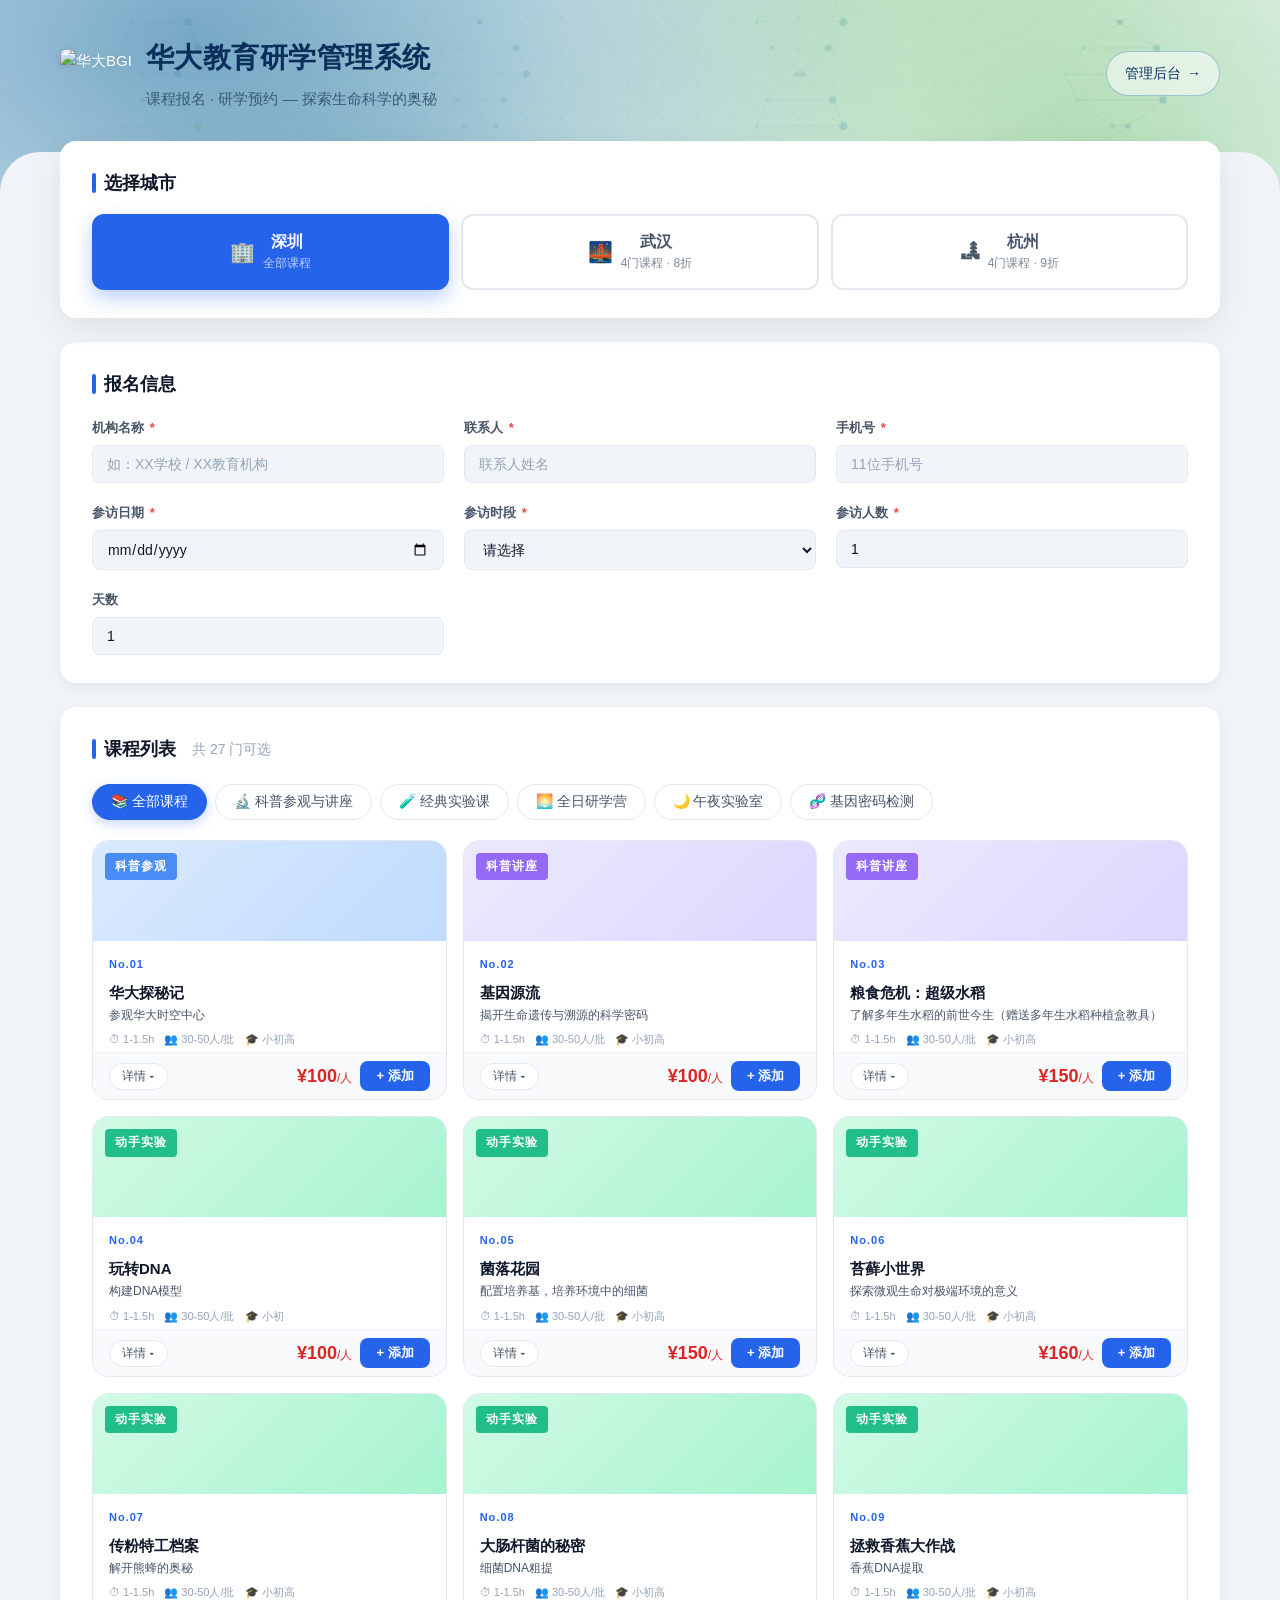
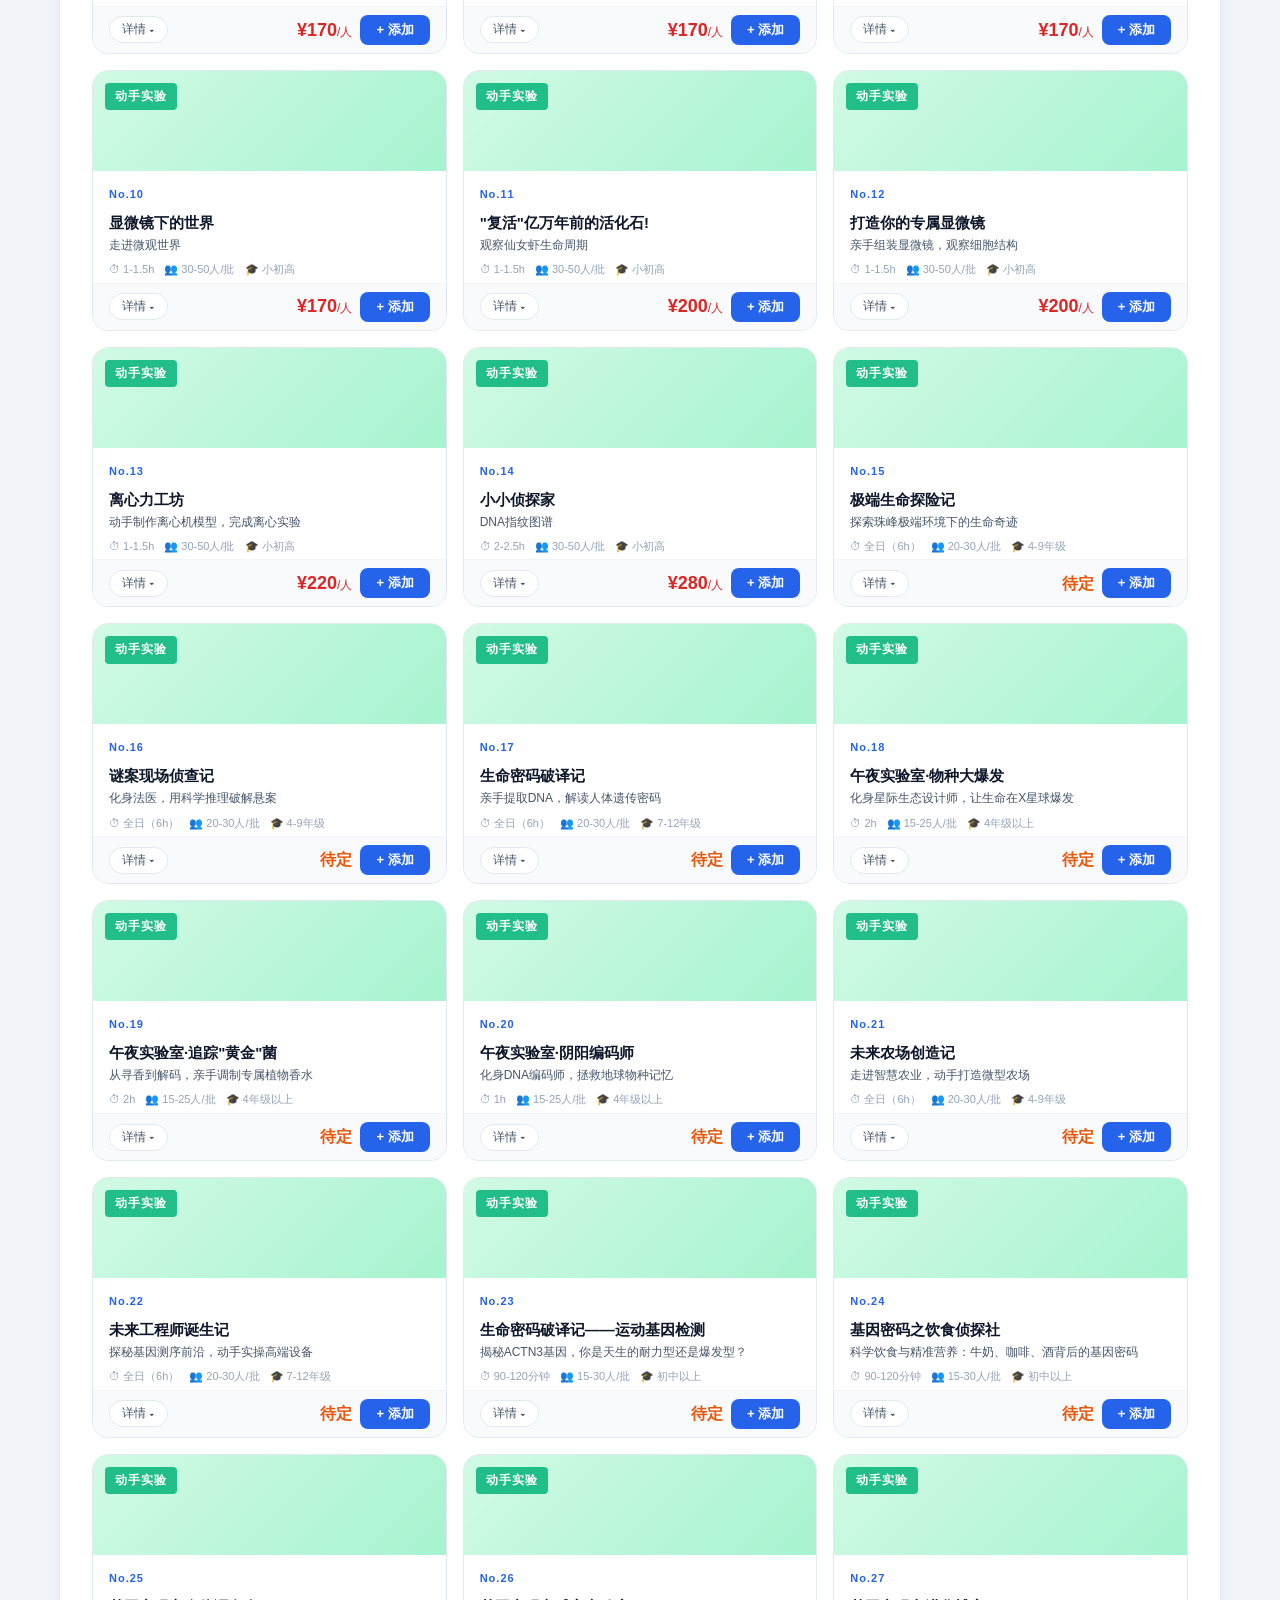
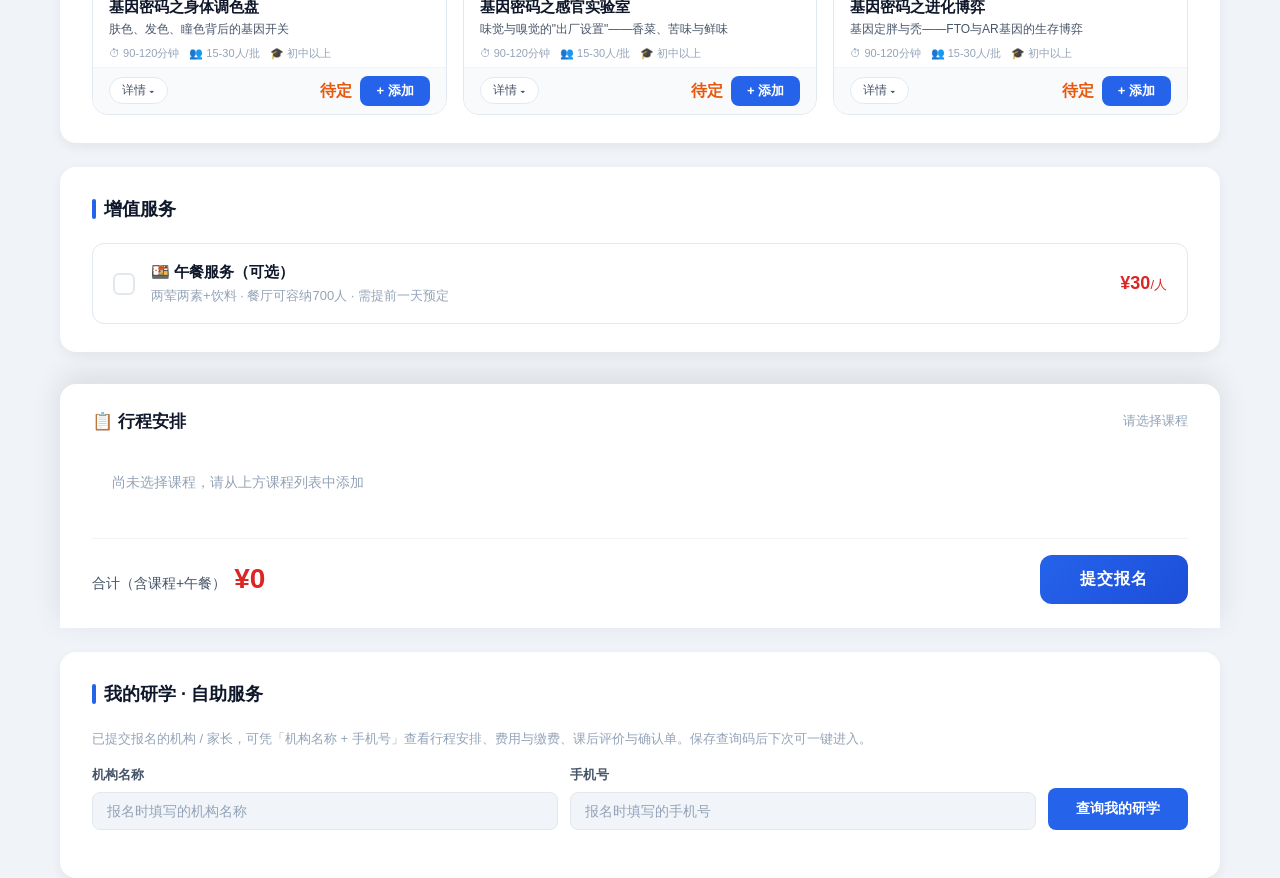
==== index.html @ 99b179e8 "init: 华大教育研学管理系统 前端静态站" ====
<!DOCTYPE html>
<html lang="zh-CN">
<head>
  <meta charset="UTF-8">
  <meta name="viewport" content="width=device-width, initial-scale=1.0">
  <title>华大教育研学管理系统</title>
  <!-- 安全响应头：降低 XSS / 点击劫持 / 数据外泄风险 -->
  <meta http-equiv="Content-Security-Policy" content="default-src 'self'; script-src 'self' 'unsafe-inline' https://cdn.jsdelivr.net; style-src 'self' 'unsafe-inline'; img-src 'self' data: https://*.supabase.co https://*.supabase.in; font-src 'self' data:; connect-src 'self' https://bqyibvetyoooyogjtqeu.supabase.co; frame-ancestors 'none'; base-uri 'self'; form-action 'self'">
  <meta http-equiv="X-Content-Type-Options" content="nosniff">
  <meta http-equiv="Referrer-Policy" content="no-referrer">
  <meta http-equiv="X-Frame-Options" content="DENY">
  <meta http-equiv="Permissions-Policy" content="geolocation=(), microphone=(), camera=()">
  <link rel="stylesheet" href="css/style.css">
  <link rel="icon" type="image/png" href="images/logo-huada.png">
</head>
<body>

  <!-- 自助服务路由：提前判定，避免首页内容在覆盖层弹出前闪现 -->
  <script>
    (function () {
      try {
        var p = new URLSearchParams(location.search);
        if ((p.get('org') && p.get('phone')) && (location.hash === '#self' || p.has('self'))) {
          document.documentElement.classList.add('self-route');
        }
      } catch (e) {}
    })();
  </script>

  <!-- ========== 未配置提示 ========== -->
  <div id="configBanner" style="display:none;background:#FEF3C7;border-bottom:2px solid #F59E0B;padding:10px 20px;text-align:center;font-size:14px;color:#92400E;">
    ⚠️ 系统尚未连接云端数据库，报名数据无法保存。请联系管理员配置 Supabase（参考 supabase-setup.sql 和 js/supabase-config.js）
  </div>

  <!-- ========== 头部 ========== -->
  <header class="site-header">
    <div class="bg-base"></div>
    <div class="bg-glow header-glow">
      <span class="glow-1"></span><span class="glow-2"></span>
    </div>
    <div class="bg-grid"></div>
    <canvas id="dna" class="hero-dna"></canvas>
    <div class="container header-inner">
      <div class="header-brand">
        <img class="logo-img" src="images/logo-huada.png" alt="华大BGI" onerror="if(window.HD_ASSETS&&window.HD_ASSETS.logo)this.src=window.HD_ASSETS.logo">
        <div class="header-title">
          <h1>华大教育研学管理系统</h1>
          <p>课程报名 · 研学预约 — 探索生命科学的奥秘</p>
        </div>
      </div>
      <a href="admin.html" class="btn-admin-link">
        <span>管理后台</span>
        <span>&rarr;</span>
      </a>
    </div>
  </header>

  <!-- ========== 城市选择 ========== -->
  <div class="container">
    <div class="city-selector">
      <h2>选择城市</h2>
      <div class="city-tabs" id="cityTabs">
        <!-- 由 JS 渲染 -->
      </div>
    </div>
  </div>

  <!-- ========== 报名信息 ========== -->
  <div class="container">
    <div class="section-card">
      <h2>报名信息</h2>
      <div class="form-grid">
        <div class="form-group">
          <label>机构名称 <span class="required">*</span></label>
          <input type="text" class="form-control" id="orgInput" placeholder="如：XX学校 / XX教育机构">
        </div>
        <div class="form-group">
          <label>联系人 <span class="required">*</span></label>
          <input type="text" class="form-control" id="nameInput" placeholder="联系人姓名">
        </div>
        <div class="form-group">
          <label>手机号 <span class="required">*</span></label>
          <input type="tel" class="form-control" id="phoneInput" placeholder="11位手机号" maxlength="11">
        </div>
        <div class="form-group">
          <label>参访日期 <span class="required">*</span></label>
          <input type="date" class="form-control" id="dateInput">
        </div>
        <div class="form-group">
          <label>参访时段 <span class="required">*</span></label>
          <select class="form-control" id="timeSlotInput">
            <option value="">请选择</option>
            <option value="上午">上午（09:00 - 12:00）</option>
            <option value="下午">下午（13:30 - 18:00）</option>
          </select>
        </div>
        <div class="form-group">
          <label>参访人数 <span class="required">*</span></label>
          <input type="number" class="form-control" id="peopleInput" placeholder="如：45" min="1" value="1">
        </div>
        <div class="form-group">
          <label>天数</label>
          <input type="number" class="form-control" id="daysInput" placeholder="如：1" min="1" value="1">
        </div>
        <!-- 蜜罐字段：正常用户看不到也不会填，机器人自动填充后将被拦截 -->
        <div class="form-group hp-field" aria-hidden="true">
          <label>公司（请勿填写）</label>
          <input type="text" class="form-control" id="hpField" tabindex="-1" autocomplete="off">
        </div>
      </div>
    </div>
  </div>

  <!-- ========== 课程列表 ========== -->
  <div class="container">
    <div class="section-card">
      <h2>课程列表 <span style="font-size:14px;font-weight:400;color:var(--text-muted);margin-left:8px;" id="courseCountHint"></span></h2>
      <div class="series-filter" id="seriesFilter">
        <!-- 由 JS 渲染大类标签 -->
      </div>
      <div class="course-grid" id="courseGrid">
        <!-- 由 JS 渲染 -->
      </div>
    </div>
  </div>

  <!-- ========== 午餐服务 ========== -->
  <div class="container">
    <div class="section-card">
      <h2>增值服务</h2>
      <div class="lunch-option" id="lunchOption" onclick="App.toggleLunch()">
        <div class="lunch-checkbox"></div>
        <div class="lunch-info">
          <div class="lunch-name">🍱 午餐服务（可选）</div>
          <div class="lunch-desc">两荤两素+饮料 · 餐厅可容纳700人 · 需提前一天预定</div>
        </div>
        <div class="lunch-price">¥30<span style="font-size:13px;font-weight:400;">/人</span></div>
      </div>
    </div>
  </div>

  <!-- ========== 行程安排 ========== -->
  <div class="container">
    <div class="schedule-panel" id="schedulePanel">
      <div class="schedule-header">
        <h3>📋 行程安排</h3>
        <span style="font-size:13px;color:var(--text-muted);" id="scheduleHint">请选择课程</span>
      </div>
      <div class="schedule-items" id="scheduleItems">
        <div class="schedule-empty">尚未选择课程，请从上方课程列表中添加</div>
      </div>
      <div class="schedule-summary">
        <div class="total-price">
          合计（含课程+午餐）<span class="amount" id="totalAmount">¥0</span>
        </div>
        <button class="btn-submit" id="submitBtn" onclick="App.submit()">提交报名</button>
      </div>
    </div>
  </div>

  <!-- ========== 我的研学 · 自助服务 ========== -->
  <div class="container">
    <div class="section-card status-query-section">
      <h2>我的研学 · 自助服务</h2>
      <p style="font-size:13px;color:var(--text-muted);margin-bottom:16px;">已提交报名的机构 / 家长，可凭「机构名称 + 手机号」查看行程安排、费用与缴费、课后评价与确认单。保存查询码后下次可一键进入。</p>
      <!-- 查询码快捷入口（登录态记忆，由 JS 渲染） -->
      <div id="myPortalShortcut"></div>
      <div class="query-row">
        <div class="form-group">
          <label>机构名称</label>
          <input type="text" class="form-control" id="qOrg" placeholder="报名时填写的机构名称">
        </div>
        <div class="form-group">
          <label>手机号</label>
          <input type="tel" class="form-control" id="qPhone" placeholder="报名时填写的手机号" maxlength="11">
        </div>
        <button class="btn-query" onclick="App.queryStatus()">查询我的研学</button>
      </div>
      <div class="query-result" id="queryResult"></div>
    </div>
  </div>

  <!-- ========== 我的研学 · 自助服务（全屏视图） ========== -->
  <div id="selfView" class="self-view">
    <div class="self-topbar">
      <div class="self-brand">🧬 我的研学 · 自助服务</div>
      <button class="self-back" onclick="App.closeSelfView()">← 返回首页</button>
    </div>
    <div class="self-body" id="selfViewBody">
      <div class="self-loading">加载中…</div>
    </div>
  </div>

  <!-- ========== 模态框 ========== -->
  <div class="modal-overlay" id="modalOverlay">
    <div class="modal" id="modalBox">
      <!-- 由 JS 填充 -->
    </div>
  </div>

  <!-- ========== Toast ========== -->
  <div class="toast" id="toast"></div>

  <!-- ========== 脚本 ========== -->
  <script src="https://cdn.jsdelivr.net/npm/@supabase/supabase-js@2"></script>
  <script src="js/supabase-config.js"></script>
  <script>
    // 检查 Supabase 是否配置
    if (!isSupabaseConfigured()) {
      document.getElementById('configBanner').style.display = 'block';
    }
  </script>
  <script src="js/img/chunk1.js"></script>
  <script src="js/img/chunk2.js"></script>
  <script src="js/img/asset1.js"></script>
  <script src="js/courses.js"></script>
  <script src="js/common.js"></script>
  <script src="js/storage.js"></script>
  <script src="js/bg-dna.js"></script>
  <script src="js/lib/docx.umd.js"></script>
  <script src="js/lib/FileSaver.min.js"></script>
  <script src="js/export-confirm.js"></script>
  <script src="js/app.js"></script>
</body>
</html>
---- css/style.css ----
/* ============================================================
   华大教育 · 生命科普课程 B端选课系统
   全局样式表
   ============================================================ */

/* ---------- 设计变量 ---------- */
:root {
  --primary: #2563EB;
  --primary-dark: #1D4ED8;
  --primary-light: #DBEAFE;
  --teal: #06B6D4;
  --teal-light: #CFFAFE;
  --green: #10B981;
  --green-light: #D1FAE5;
  --purple: #8B5CF6;
  --purple-light: #EDE9FE;
  --orange: #F59E0B;
  --red: #EF4444;
  --red-light: #FEE2E2;

  --bg: #F0F4F8;
  --bg-card: #FFFFFF;
  --bg-hover: #F8FAFC;
  --bg-input: #F1F5F9;

  --text: #0F172A;
  --text-secondary: #475569;
  --text-muted: #94A3B8;
  --text-inverse: #FFFFFF;

  --border: #E2E8F0;
  --border-light: #F1F5F9;

  --radius-sm: 8px;
  --radius-md: 12px;
  --radius-lg: 16px;
  --radius-xl: 20px;

  --shadow-sm: 0 1px 2px rgba(0,0,0,0.04);
  --shadow-md: 0 4px 12px rgba(0,0,0,0.06);
  --shadow-lg: 0 10px 30px rgba(0,0,0,0.08);
  --shadow-xl: 0 20px 50px rgba(0,0,0,0.12);

  --transition: 0.25s cubic-bezier(0.4, 0, 0.2, 1);
}

/* ---------- 基础重置 ---------- */
*, *::before, *::after { box-sizing: border-box; margin: 0; padding: 0; }

html { scroll-behavior: smooth; -webkit-font-smoothing: antialiased; }

body {
  font-family: -apple-system, BlinkMacSystemFont, "Segoe UI", "PingFang SC", "Hiragino Sans GB", "Microsoft YaHei", "Helvetica Neue", Helvetica, Arial, sans-serif;
  background: var(--bg);
  color: var(--text);
  line-height: 1.6;
  font-size: 15px;
}

a { color: inherit; text-decoration: none; }
img { max-width: 100%; display: block; }
button { font-family: inherit; cursor: pointer; border: none; background: none; }
input, select, textarea { font-family: inherit; font-size: inherit; }

/* ---------- 布局容器 ---------- */
.container {
  max-width: 1200px;
  margin: 0 auto;
  padding: 0 20px;
}

/* ============================================================
   主页 - 头部
   ============================================================ */
.site-header {
  background: linear-gradient(135deg, #1E3A5F 0%, #0F766E 50%, #2563EB 100%);
  color: #fff;
  padding: 36px 0 80px;
  position: relative;
  overflow: hidden;
}

.site-header::after {
  content: '';
  position: absolute;
  bottom: -1px;
  left: 0; right: 0;
  height: 40px;
  background: var(--bg);
  border-radius: 40px 40px 0 0;
}

.header-inner {
  display: flex;
  align-items: center;
  justify-content: space-between;
  gap: 20px;
}

.header-title h1 {
  font-size: 28px;
  font-weight: 700;
  letter-spacing: 0.5px;
}

.header-title p {
  font-size: 15px;
  opacity: 0.8;
  margin-top: 6px;
}

.btn-admin-link {
  display: inline-flex;
  align-items: center;
  gap: 6px;
  padding: 10px 20px;
  background: rgba(255,255,255,0.15);
  border: 1px solid rgba(255,255,255,0.3);
  border-radius: var(--radius-sm);
  color: #fff;
  font-size: 14px;
  font-weight: 500;
  transition: var(--transition);
  white-space: nowrap;
}

.btn-admin-link:hover {
  background: rgba(255,255,255,0.25);
  transform: translateY(-1px);
}

/* ============================================================
   城市选择器
   ============================================================ */
.city-selector {
  background: var(--bg-card);
  border-radius: var(--radius-lg);
  box-shadow: var(--shadow-lg);
  padding: 28px 32px;
  margin-top: -50px;
  position: relative;
  z-index: 10;
}

.city-selector h2 {
  font-size: 18px;
  font-weight: 600;
  color: var(--text);
  margin-bottom: 16px;
  display: flex;
  align-items: center;
  gap: 8px;
}

.city-selector h2::before {
  content: '';
  width: 4px;
  height: 20px;
  background: var(--primary);
  border-radius: 2px;
}

.city-tabs {
  display: flex;
  gap: 12px;
  flex-wrap: wrap;
}

.city-tab {
  flex: 1;
  min-width: 140px;
  padding: 16px 24px;
  border: 2px solid var(--border);
  border-radius: var(--radius-md);
  background: var(--bg-card);
  color: var(--text-secondary);
  font-size: 16px;
  font-weight: 600;
  transition: var(--transition);
  display: flex;
  align-items: center;
  justify-content: center;
  gap: 8px;
  position: relative;
  overflow: hidden;
}

.city-tab:hover {
  border-color: var(--primary);
  color: var(--primary);
  transform: translateY(-2px);
  box-shadow: var(--shadow-md);
}

.city-tab.active {
  background: var(--primary);
  border-color: var(--primary);
  color: #fff;
  box-shadow: 0 8px 20px rgba(37, 99, 235, 0.3);
}

.city-tab .city-icon {
  font-size: 20px;
}

.city-tab .city-hint {
  display: block;
  font-size: 12px;
  font-weight: 400;
  opacity: 0.7;
  margin-top: 2px;
}

/* ============================================================
   报名信息表单
   ============================================================ */
.section-card {
  background: var(--bg-card);
  border-radius: var(--radius-lg);
  box-shadow: var(--shadow-md);
  padding: 28px 32px;
  margin-top: 24px;
}

.section-card > h2 {
  font-size: 18px;
  font-weight: 600;
  color: var(--text);
  margin-bottom: 20px;
  display: flex;
  align-items: center;
  gap: 8px;
}

.section-card > h2::before {
  content: '';
  width: 4px;
  height: 20px;
  background: var(--primary);
  border-radius: 2px;
}

.form-grid {
  display: grid;
  grid-template-columns: repeat(3, 1fr);
  gap: 20px;
}

.form-group {
  display: flex;
  flex-direction: column;
  gap: 6px;
}

/* 蜜罐字段：视觉隐藏但仍可被自动化脚本填充，用于拦截机器人刷单 */
.hp-field {
  position: absolute;
  left: -9999px;
  width: 1px;
  height: 1px;
  overflow: hidden;
  opacity: 0;
  pointer-events: none;
}

.form-group label {
  font-size: 13px;
  font-weight: 600;
  color: var(--text-secondary);
}

.form-group label .required {
  color: var(--red);
  margin-left: 2px;
}

.form-control {
  padding: 10px 14px;
  border: 1.5px solid var(--border);
  border-radius: var(--radius-sm);
  background: var(--bg-input);
  color: var(--text);
  font-size: 14px;
  transition: var(--transition);
  outline: none;
  width: 100%;
}

.form-control:focus {
  border-color: var(--primary);
  background: #fff;
  box-shadow: 0 0 0 3px rgba(37, 99, 235, 0.1);
}

.form-control::placeholder {
  color: var(--text-muted);
}

/* ============================================================
   大类筛选标签
   ============================================================ */
.series-filter {
  display: flex;
  gap: 8px;
  flex-wrap: wrap;
  margin-bottom: 20px;
}

.series-chip {
  padding: 8px 18px;
  border: 1.5px solid var(--border);
  border-radius: 100px;
  background: var(--bg-card);
  color: var(--text-secondary);
  font-size: 14px;
  font-weight: 500;
  cursor: pointer;
  transition: var(--transition);
  white-space: nowrap;
  display: inline-flex;
  align-items: center;
  gap: 4px;
}

.series-chip:hover {
  border-color: var(--primary);
  color: var(--primary);
  transform: translateY(-1px);
}

.series-chip.active {
  background: var(--primary);
  border-color: var(--primary);
  color: #fff;
  box-shadow: 0 4px 12px rgba(37, 99, 235, 0.25);
}

/* ============================================================
   课程卡片
   ============================================================ */
.course-grid {
  display: grid;
  grid-template-columns: repeat(auto-fill, minmax(280px, 1fr));
  gap: 16px;
}

.course-card {
  background: var(--bg-card);
  border: 1.5px solid var(--border);
  border-radius: var(--radius-lg);
  overflow: hidden;
  transition: var(--transition);
  display: flex;
  flex-direction: column;
  position: relative;
}

.course-card:hover {
  border-color: var(--primary);
  box-shadow: var(--shadow-lg);
  transform: translateY(-3px);
}

.course-card.selected {
  border-color: var(--green);
  box-shadow: 0 0 0 3px rgba(16, 185, 129, 0.15);
}

/* 课程图片横幅 */
.course-img-banner {
  position: relative;
  width: 100%;
  height: 100px;
  overflow: hidden;
  flex-shrink: 0;
  /* 裂图/空白兜底：统一渐变底，避免白块 */
  background: linear-gradient(135deg, #e2e8f0 0%, #cbd5e1 100%);
}

/* 按课程分类的淡色底（图片未加载时也能识别类别） */
.course-img-banner.cat-bg-visit { background: linear-gradient(135deg, #dbeafe 0%, #bfdbfe 100%); }
.course-img-banner.cat-bg-lecture { background: linear-gradient(135deg, #ede9fe 0%, #ddd6fe 100%); }
.course-img-banner.cat-bg-experiment { background: linear-gradient(135deg, #d1fae5 0%, #a7f3d0 100%); }

.course-img-banner .course-img {
  position: relative;
  z-index: 1;
  width: 100%;
  height: 100%;
  object-fit: cover;
  display: block;
}

/* 图片加载失败时隐藏裂图，露出兜底背景 */
.course-img-banner .course-img.img-error {
  opacity: 0;
}

.course-img-banner .course-cat-tag {
  position: absolute;
  top: 12px;
  left: 12px;
  padding: 4px 10px;
  border-radius: 4px;
  font-size: 12px;
  font-weight: 700;
  color: #fff;
  letter-spacing: 1px;
}

.cat-visit { background: rgba(59,130,246,0.9); }
.cat-lecture { background: rgba(139,92,246,0.9); }
.cat-experiment { background: rgba(16,185,129,0.9); }

.course-card.selected .course-img-banner::after {
  content: '已选';
  position: absolute;
  top: 12px;
  right: 12px;
  background: var(--green);
  color: #fff;
  font-size: 12px;
  font-weight: 600;
  padding: 4px 12px;
  border-radius: 20px;
  z-index: 2;
}

.course-card-header {
  padding: 10px 16px 4px;
}

.course-no {
  font-size: 11px;
  font-weight: 700;
  color: var(--primary);
  letter-spacing: 1px;
}

.course-badge {
  display: inline-block;
  padding: 2px 8px;
  border-radius: 3px;
  font-size: 11px;
  font-weight: 600;
  margin-left: 6px;
}

.badge-visit { background: var(--primary-light); color: var(--primary-dark); }
.badge-lecture { background: var(--purple-light); color: var(--purple); }
.badge-experiment { background: var(--green-light); color: var(--green); }

.course-title {
  font-size: 15px;
  font-weight: 700;
  margin-top: 6px;
  color: var(--text);
}

.course-subtitle {
  font-size: 12px;
  color: var(--text-secondary);
  margin-top: 1px;
}

.course-meta {
  display: flex;
  flex-wrap: wrap;
  gap: 10px;
  margin-top: 6px;
  font-size: 11px;
  color: var(--text-muted);
}

.course-meta span {
  display: flex;
  align-items: center;
  gap: 4px;
}

/* 课程详情 - 默认隐藏 */
.course-detail-wrap {
  max-height: 0;
  overflow: hidden;
  transition: max-height 0.35s ease, padding 0.35s ease;
}

.course-detail-wrap.expanded {
  max-height: 600px;
}

.course-card-body {
  padding: 0 16px 12px;
}

.course-goal {
  font-size: 12px;
  color: var(--text-secondary);
  line-height: 1.6;
  margin-bottom: 8px;
}

.course-content {
  font-size: 12px;
  color: var(--text-muted);
  line-height: 1.7;
}

.course-content-item {
  display: flex;
  gap: 5px;
  margin-bottom: 3px;
}

.course-content-item::before {
  content: '·';
  color: var(--primary);
  font-weight: 700;
}

.course-card-footer {
  display: flex;
  align-items: center;
  justify-content: space-between;
  padding: 8px 16px;
  border-top: 1px solid var(--border-light);
  background: var(--bg-hover);
  gap: 8px;
}

.course-footer-right {
  display: flex;
  align-items: center;
  gap: 8px;
}

.course-price {
  font-size: 18px;
  font-weight: 700;
  color: #DC2626;
}

.course-price .unit {
  font-size: 12px;
  font-weight: 400;
}

.course-price-wrap {
  display: inline-flex;
  align-items: baseline;
  gap: 6px;
}

.course-price-origin {
  font-size: 12px;
  color: var(--text-muted);
  text-decoration: line-through;
}

.price-discount-tag {
  font-size: 11px;
  font-weight: 700;
  color: #fff;
  background: #F59E0B;
  padding: 1px 6px;
  border-radius: 4px;
  white-space: nowrap;
}

.course-price-pending {
  font-size: 16px;
  font-weight: 700;
  color: #EA580C;
}

.btn-add-course {
  padding: 6px 16px;
  background: var(--primary);
  color: #fff;
  border-radius: var(--radius-sm);
  font-size: 13px;
  font-weight: 600;
  transition: var(--transition);
}

.btn-add-course:hover {
  background: var(--primary-dark);
  transform: scale(1.05);
}

.btn-add-course.added {
  background: var(--green);
}

/* 详情按钮 */
.btn-detail {
  display: inline-flex;
  align-items: center;
  gap: 3px;
  padding: 4px 12px;
  border: 1px solid var(--border);
  border-radius: 16px;
  font-size: 12px;
  font-weight: 500;
  color: var(--text-secondary);
  background: #fff;
  cursor: pointer;
  transition: var(--transition);
}

.btn-detail:hover {
  border-color: var(--primary);
  color: var(--primary);
  background: var(--primary-light);
}

.btn-detail .arrow {
  transition: transform 0.25s;
  font-size: 11px;
}

.btn-detail.expanded .arrow {
  transform: rotate(180deg);
}

/* ============================================================
   午餐选项
   ============================================================ */
.lunch-option {
  display: flex;
  align-items: center;
  gap: 16px;
  padding: 16px 20px;
  border: 1.5px solid var(--border);
  border-radius: var(--radius-md);
  cursor: pointer;
  transition: var(--transition);
}

.lunch-option:hover { border-color: var(--orange); }

.lunch-option.checked {
  border-color: var(--orange);
  background: #FFFBEB;
}

.lunch-checkbox {
  width: 22px;
  height: 22px;
  border: 2px solid var(--border);
  border-radius: 6px;
  display: flex;
  align-items: center;
  justify-content: center;
  flex-shrink: 0;
  transition: var(--transition);
}

.lunch-option.checked .lunch-checkbox {
  background: var(--orange);
  border-color: var(--orange);
}

.lunch-option.checked .lunch-checkbox::after {
  content: '✓';
  color: #fff;
  font-size: 14px;
  font-weight: 700;
}

.lunch-info { flex: 1; }
.lunch-info .lunch-name { font-weight: 600; font-size: 15px; }
.lunch-info .lunch-desc { font-size: 13px; color: var(--text-muted); margin-top: 2px; }
.lunch-price { font-size: 18px; font-weight: 700; color: #DC2626; }

/* ============================================================
   行程安排 / 选课摘要
   ============================================================ */
.schedule-panel {
  position: sticky;
  bottom: 0;
  background: var(--bg-card);
  border-radius: var(--radius-lg) var(--radius-lg) 0 0;
  box-shadow: 0 -8px 30px rgba(0,0,0,0.1);
  padding: 24px 32px;
  margin-top: 32px;
  z-index: 20;
}

.schedule-header {
  display: flex;
  align-items: center;
  justify-content: space-between;
  margin-bottom: 16px;
}

.schedule-header h3 {
  font-size: 17px;
  font-weight: 600;
}

.schedule-items {
  display: flex;
  gap: 16px;
  overflow-x: auto;
  padding-bottom: 8px;
}

.schedule-item {
  flex-shrink: 0;
  min-width: 200px;
  padding: 14px 18px;
  border-radius: var(--radius-md);
  border: 1.5px solid var(--border);
  background: var(--bg-hover);
}

.schedule-item.lunch-item {
  background: #FFFBEB;
  border-color: var(--orange);
}

.schedule-item .time {
  font-size: 13px;
  font-weight: 700;
  color: var(--primary);
}

.schedule-item.lunch-item .time { color: var(--orange); }

.schedule-item .name {
  font-size: 14px;
  font-weight: 600;
  margin-top: 4px;
}

.schedule-item .meta {
  font-size: 12px;
  color: var(--text-muted);
  margin-top: 2px;
}

.schedule-item .remove-btn {
  position: absolute;
  top: -6px;
  right: -6px;
  width: 22px;
  height: 22px;
  border-radius: 50%;
  background: var(--red);
  color: #fff;
  font-size: 14px;
  display: none;
  align-items: center;
  justify-content: center;
}

.schedule-item:hover .remove-btn { display: flex; }

.schedule-empty {
  text-align: center;
  padding: 20px;
  color: var(--text-muted);
  font-size: 14px;
}

.schedule-summary {
  display: flex;
  align-items: center;
  justify-content: space-between;
  margin-top: 16px;
  padding-top: 16px;
  border-top: 1px solid var(--border-light);
}

.total-price {
  font-size: 14px;
  color: var(--text-secondary);
}

.total-price .amount {
  font-size: 28px;
  font-weight: 700;
  color: #DC2626;
  margin-left: 8px;
}

.btn-submit {
  padding: 14px 40px;
  background: linear-gradient(135deg, var(--primary), var(--primary-dark));
  color: #fff;
  border-radius: var(--radius-md);
  font-size: 16px;
  font-weight: 700;
  transition: var(--transition);
  letter-spacing: 1px;
}

.btn-submit:hover {
  transform: translateY(-2px);
  box-shadow: 0 10px 25px rgba(37, 99, 235, 0.3);
}

.btn-submit:disabled {
  background: var(--text-muted);
  cursor: not-allowed;
  transform: none;
  box-shadow: none;
}

/* ============================================================
   模态框
   ============================================================ */
.modal-overlay {
  position: fixed;
  inset: 0;
  background: rgba(0,0,0,0.5);
  display: flex;
  align-items: center;
  justify-content: center;
  z-index: 1000;
  opacity: 0;
  pointer-events: none;
  transition: opacity 0.2s;
}

.modal-overlay.show {
  opacity: 1;
  pointer-events: auto;
}

.modal {
  background: #fff;
  border-radius: var(--radius-lg);
  padding: 32px;
  max-width: 480px;
  width: 90%;
  max-height: 85vh;
  overflow-y: auto;
  box-shadow: var(--shadow-xl);
  transform: scale(0.9);
  transition: transform 0.2s;
}

.modal-overlay.show .modal { transform: scale(1); }

.modal h3 {
  font-size: 20px;
  font-weight: 700;
  margin-bottom: 8px;
}

.modal .modal-body {
  margin: 16px 0 24px;
  font-size: 14px;
  color: var(--text-secondary);
  line-height: 1.8;
}

.modal-actions {
  display: flex;
  gap: 12px;
  justify-content: flex-end;
}

/* 大尺寸弹窗（确认单预览） */
.modal.modal-lg {
  max-width: 820px;
  width: 94%;
  max-height: 88vh;
}

/* 确认单预览 */
.confirm-preview-wrap {
  max-height: 64vh;
  overflow-y: auto;
  border: 1px solid var(--border-light);
  border-radius: var(--radius-sm);
  background: #f7f7f4;
  padding: 24px 28px;
}
.confirm-preview {
  background: #fff;
  color: #222;
  font-size: 14px;
  line-height: 1.9;
  max-width: 720px;
  margin: 0 auto;
  padding: 28px 32px;
  box-shadow: 0 1px 4px rgba(0,0,0,0.08);
}
.confirm-preview .cf-title {
  text-align: center;
  font-size: 22px;
  font-weight: 700;
  margin: 0 0 16px;
}
.confirm-preview .cf-intro {
  margin: 0 0 12px;
  text-indent: 2em;
}
.confirm-preview h3 {
  font-size: 15px;
  font-weight: 700;
  margin: 18px 0 6px;
}
.confirm-preview p {
  margin: 4px 0;
}
.confirm-preview .cf-note {
  font-size: 12px;
  color: #888;
  margin-top: 6px;
}
.confirm-preview .cf-table {
  width: 100%;
  border-collapse: collapse;
  margin: 8px 0;
  font-size: 13px;
}
.confirm-preview .cf-table th,
.confirm-preview .cf-table td {
  border: 1px solid #bbb;
  padding: 6px 8px;
  text-align: left;
}
.confirm-preview .cf-table th {
  background: #E8EEF7;
  font-weight: 600;
  text-align: center;
}
.confirm-preview .cf-table .cf-total-row td {
  background: #F5F7FA;
  font-weight: 700;
}
.confirm-preview .cf-table .cf-total-label {
  text-align: right;
}
.confirm-preview .cf-sign {
  margin-top: 24px;
  text-align: left;
}
.confirm-preview .cf-sign p {
  margin: 2px 0;
}

.btn-modal.btn-quote.done { background: #047857; color: #fff; border-color: #047857; }
.btn-modal.btn-quote.done:hover { background: #065F46; }
.btn-modal {
  padding: 10px 24px;
  border-radius: var(--radius-sm);
  font-size: 14px;
  font-weight: 600;
  transition: var(--transition);
}

.btn-cancel {
  background: var(--border-light);
  color: var(--text-secondary);
}

.btn-cancel:hover { background: var(--border); }

.btn-confirm {
  background: var(--primary);
  color: #fff;
}

.btn-confirm:hover { background: var(--primary-dark); }

.btn-danger {
  background: var(--red);
  color: #fff;
}

.btn-danger:hover { background: #DC2626; }

/* 成功提示 */
.toast {
  position: fixed;
  top: 24px;
  left: 50%;
  transform: translateX(-50%) translateY(-100px);
  background: var(--text);
  color: #fff;
  padding: 14px 28px;
  border-radius: var(--radius-sm);
  font-size: 14px;
  font-weight: 500;
  z-index: 2000;
  transition: transform 0.3s cubic-bezier(0.34, 1.56, 0.64, 1);
  box-shadow: var(--shadow-lg);
  display: flex;
  align-items: center;
  gap: 8px;
}

.toast.show { transform: translateX(-50%) translateY(0); }
.toast.success { background: var(--green); }
.toast.error { background: var(--red); }

/* ============================================================
   管理后台样式
   ============================================================ */
.admin-login-page {
  min-height: 100vh;
  display: flex;
  align-items: center;
  justify-content: center;
  background: linear-gradient(135deg, #1E3A5F, #2563EB);
}

.admin-login-box {
  background: #fff;
  border-radius: var(--radius-xl);
  padding: 40px;
  max-width: 420px;
  width: 90%;
  box-shadow: var(--shadow-xl);
}

.admin-login-box h1 {
  font-size: 24px;
  font-weight: 700;
  text-align: center;
  margin-bottom: 8px;
}

.admin-login-box .subtitle {
  text-align: center;
  color: var(--text-muted);
  font-size: 14px;
  margin-bottom: 28px;
}

.admin-login-box .form-group { margin-bottom: 16px; }

.admin-login-box .btn-login {
  width: 100%;
  padding: 12px;
  background: var(--primary);
  color: #fff;
  border-radius: var(--radius-sm);
  font-size: 15px;
  font-weight: 600;
  transition: var(--transition);
  margin-top: 8px;
}

.admin-login-box .btn-login:hover {
  background: var(--primary-dark);
}

.login-hint {
  margin-top: 20px;
  padding: 12px;
  background: var(--primary-light);
  border-radius: var(--radius-sm);
  font-size: 13px;
  color: var(--primary-dark);
  text-align: center;
}

/* 管理后台布局 */
.admin-layout {
  display: flex;
  min-height: 100vh;
}

.admin-sidebar {
  width: 240px;
  background: #1E293B;
  color: #fff;
  padding: 0;
  flex-shrink: 0;
  display: flex;
  flex-direction: column;
  position: fixed;
  top: 0; bottom: 0;
  left: 0;
  z-index: 100;
}

.sidebar-header {
  padding: 24px 20px;
  border-bottom: 1px solid rgba(255,255,255,0.1);
}

.sidebar-header h2 {
  font-size: 18px;
  font-weight: 700;
}

.sidebar-header p {
  font-size: 12px;
  opacity: 0.5;
  margin-top: 4px;
}

.sidebar-nav {
  flex: 1;
  padding: 16px 0;
}

.sidebar-nav-item {
  display: flex;
  align-items: center;
  gap: 10px;
  padding: 12px 24px;
  color: rgba(255,255,255,0.7);
  font-size: 14px;
  font-weight: 500;
  cursor: pointer;
  transition: var(--transition);
  border-left: 3px solid transparent;
}

.sidebar-nav-item:hover {
  color: #fff;
  background: rgba(255,255,255,0.05);
}

.sidebar-nav-item.active {
  color: #fff;
  background: rgba(255,255,255,0.1);
  border-left-color: var(--primary);
}

.sidebar-footer {
  padding: 16px 20px;
  border-top: 1px solid rgba(255,255,255,0.1);
}

.sidebar-user {
  display: flex;
  align-items: center;
  gap: 10px;
  margin-bottom: 12px;
}

.sidebar-user .avatar {
  width: 36px;
  height: 36px;
  border-radius: 50%;
  background: var(--primary);
  display: flex;
  align-items: center;
  justify-content: center;
  font-size: 14px;
  font-weight: 700;
}

.sidebar-user .info {
  font-size: 13px;
}

.sidebar-user .info .name { font-weight: 600; }
.sidebar-user .info .role { font-size: 11px; opacity: 0.5; }

.btn-logout {
  width: 100%;
  padding: 8px;
  background: rgba(239,68,68,0.15);
  color: #FCA5A5;
  border-radius: var(--radius-sm);
  font-size: 13px;
  font-weight: 600;
  transition: var(--transition);
}

.btn-logout:hover {
  background: rgba(239,68,68,0.25);
  color: #FECACA;
}

.admin-main {
  flex: 1;
  margin-left: 240px;
  padding: 32px;
}

.admin-page-title {
  font-size: 24px;
  font-weight: 700;
  margin-bottom: 24px;
}

/* 统计卡片 */
.stats-grid {
  display: grid;
  grid-template-columns: repeat(4, 1fr);
  gap: 20px;
  margin-bottom: 24px;
}

.stat-card {
  background: #fff;
  border-radius: var(--radius-md);
  padding: 24px;
  box-shadow: var(--shadow-sm);
  border: 1px solid var(--border-light);
  transition: var(--transition);
}

.stat-card:hover {
  box-shadow: var(--shadow-md);
  transform: translateY(-2px);
}

.stat-card .stat-icon {
  width: 48px;
  height: 48px;
  border-radius: 12px;
  display: flex;
  align-items: center;
  justify-content: center;
  font-size: 24px;
  margin-bottom: 12px;
}

.stat-card .stat-value {
  font-size: 32px;
  font-weight: 700;
  color: var(--text);
}

.stat-card .stat-label {
  font-size: 13px;
  color: var(--text-muted);
  margin-top: 4px;
}

/* 工具栏 */
.toolbar {
  display: flex;
  align-items: center;
  gap: 12px;
  margin-bottom: 20px;
  flex-wrap: wrap;
}

.toolbar .toolbar-left {
  display: flex;
  gap: 12px;
  align-items: center;
  flex-wrap: wrap;
  flex: 1;
}

.toolbar .toolbar-right {
  display: flex;
  gap: 12px;
}

.filter-select, .filter-input {
  padding: 8px 14px;
  border: 1.5px solid var(--border);
  border-radius: var(--radius-sm);
  background: #fff;
  font-size: 14px;
  outline: none;
  transition: var(--transition);
}

.filter-select:focus, .filter-input:focus {
  border-color: var(--primary);
}

.filter-input { min-width: 200px; }

.btn-export {
  display: flex;
  align-items: center;
  gap: 6px;
  padding: 8px 16px;
  background: var(--green);
  color: #fff;
  border-radius: var(--radius-sm);
  font-size: 14px;
  font-weight: 600;
  transition: var(--transition);
}

.btn-export:hover { background: #059669; }

/* 数据表格 */
.data-table-wrap {
  background: #fff;
  border-radius: var(--radius-md);
  box-shadow: var(--shadow-sm);
  overflow: hidden;
  border: 1px solid var(--border-light);
}

.data-table {
  width: 100%;
  border-collapse: collapse;
  font-size: 14px;
}

.data-table thead {
  background: var(--bg-hover);
}

.data-table th {
  padding: 14px 16px;
  text-align: left;
  font-weight: 600;
  color: var(--text-secondary);
  font-size: 13px;
  white-space: nowrap;
  border-bottom: 2px solid var(--border);
}

.data-table td {
  padding: 14px 16px;
  border-bottom: 1px solid var(--border-light);
  color: var(--text);
}

.data-table tbody tr {
  transition: var(--transition);
}

.data-table tbody tr:hover {
  background: var(--bg-hover);
}

.data-table .empty-row td {
  text-align: center;
  padding: 40px;
  color: var(--text-muted);
}

.data-table td.date-cell {
  white-space: nowrap;
  min-width: 80px;
}

.status-tag {
  display: inline-block;
  padding: 2px 10px;
  border-radius: 4px;
  font-size: 12px;
  font-weight: 600;
}

.status-shenzhen { background: var(--primary-light); color: var(--primary-dark); }
.status-wuhan { background: var(--green-light); color: var(--green); }
.status-hangzhou { background: var(--purple-light); color: var(--purple); }

.action-btn {
  padding: 5px 12px;
  border-radius: 6px;
  font-size: 13px;
  font-weight: 600;
  transition: var(--transition);
  margin-right: 6px;
}

.action-btn.view { background: var(--primary-light); color: var(--primary-dark); }
.action-btn.view:hover { background: var(--primary); color: #fff; }
.action-btn.delete { background: var(--red-light); color: var(--red); }
.action-btn.delete:hover { background: var(--red); color: #fff; }
.action-btn.deliver { background: var(--purple-light); color: var(--purple); }
.action-btn.deliver:hover { background: var(--purple); color: #fff; }
.action-btn.complete { background: var(--orange); color: #fff; }
.action-btn.complete:hover { background: #D97706; color: #fff; }
.action-btn.quote { background: #ECFDF5; color: #047857; }
.action-btn.quote:hover { background: #047857; color: #fff; }
.action-btn.quote.done { background: #047857; color: #fff; }
.action-btn.quote.done:hover { background: #065F46; }

/* 管理员管理 */
.admin-list-wrap {
  background: #fff;
  border-radius: var(--radius-md);
  box-shadow: var(--shadow-sm);
  overflow: hidden;
  border: 1px solid var(--border-light);
}

.btn-add-admin {
  display: flex;
  align-items: center;
  gap: 6px;
  padding: 8px 16px;
  background: var(--primary);
  color: #fff;
  border-radius: var(--radius-sm);
  font-size: 14px;
  font-weight: 600;
  transition: var(--transition);
}

.btn-add-admin:hover { background: var(--primary-dark); }

/* 详情模态框 */
.detail-grid {
  display: grid;
  grid-template-columns: 1fr 1fr;
  gap: 16px;
  margin-bottom: 16px;
}

.detail-item {
  display: flex;
  flex-direction: column;
  gap: 4px;
}

.detail-item .label {
  font-size: 12px;
  color: var(--text-muted);
  font-weight: 600;
}

.detail-item .value {
  font-size: 14px;
  color: var(--text);
  font-weight: 500;
}

.detail-item.full {
  grid-column: 1 / -1;
}

.detail-courses {
  margin-top: 12px;
  padding: 16px;
  background: var(--bg-hover);
  border-radius: var(--radius-sm);
}

.detail-course-item {
  display: flex;
  align-items: center;
  justify-content: space-between;
  padding: 8px 0;
  border-bottom: 1px solid var(--border-light);
}

.detail-course-item:last-child { border-bottom: none; }

/* ============================================================
   报名流程 - 状态徽章 / 标签
   ============================================================ */
.status-badge {
  display: inline-block;
  padding: 4px 12px;
  border-radius: 20px;
  font-size: 12px;
  font-weight: 700;
  white-space: nowrap;
}

.badge-pending { background: #FEF3C7; color: #B45309; }
.badge-confirmed { background: var(--green-light); color: #047857; }
.badge-scheduled { background: var(--primary-light); color: var(--primary-dark); }
.badge-rejected { background: var(--red-light); color: var(--red); }
.badge-delivered { background: var(--purple-light); color: var(--purple); }
.badge-completed { background: var(--green); color: #fff; }

/* 状态分布圆点 */
.dot-delivered { background: var(--purple); }
.dot-completed { background: var(--green); }

/* 报价单（管理后台详情 + 机构查询页通用） */
.quote-block { margin-top: 12px; padding: 12px 14px; background: #ECFDF5; border: 1px solid #A7F3D0; border-radius: var(--radius-sm); }
.quote-block .q-amount { font-size: 18px; font-weight: 700; color: #047857; }
.quote-block .q-note { margin-top: 4px; font-size: 13px; color: var(--text-secondary); }

.query-quote { grid-column: 1 / -1; margin-top: 10px; padding: 12px 14px; background: #ECFDF5; border: 1px solid #A7F3D0; border-radius: var(--radius-sm); }
.query-quote.confirmed { background: #F0FDF4; border-color: #86EFAC; }
.query-quote .q-head { display: flex; justify-content: space-between; align-items: center; font-weight: 600; color: #047857; }
.query-quote .q-head span { font-size: 16px; color: #DC2626; }
.query-quote .q-note { margin-top: 4px; font-size: 13px; color: var(--text-secondary); }
.btn-query-confirm { margin-top: 8px; padding: 6px 14px; border: none; border-radius: 6px; background: #047857; color: #fff; font-size: 13px; font-weight: 600; cursor: pointer; }
.btn-query-confirm:hover { background: #065F46; }
.btn-query-confirm:disabled { opacity: .6; cursor: default; }

/* 报价单折扣明细（详情/查询页） */
.quote-breakdown {
  display: flex;
  flex-wrap: wrap;
  gap: 12px;
  align-items: center;
  margin-top: 6px;
  font-size: 13px;
}
.quote-breakdown .qb-base { color: var(--text-muted); }
.quote-breakdown .qb-base s { color: var(--text-muted); }
.quote-breakdown .qb-disc { color: #DC2626; font-weight: 600; }
.quote-breakdown .qb-final { color: #047857; font-weight: 700; }

/* 报价弹窗：课程行 + 折扣控件 */
.q-lines { border: 1px solid var(--border); border-radius: var(--radius-md); overflow: hidden; margin-bottom: 14px; }
.q-line {
  display: grid;
  grid-template-columns: 1fr auto;
  grid-template-areas: "main sub" "disc sub";
  gap: 2px 12px;
  align-items: center;
  padding: 10px 12px;
  border-bottom: 1px dashed var(--border);
}
.q-line:last-child { border-bottom: none; }
.q-line-main { grid-area: main; display: flex; flex-direction: column; }
.q-line-name { font-weight: 600; color: var(--text); font-size: 14px; }
.q-line-meta { font-size: 12px; color: var(--text-muted); margin-top: 2px; }
.q-line-disc { grid-area: disc; display: flex; align-items: center; gap: 8px; flex-wrap: wrap; margin-top: 4px; }
.q-line-sub { grid-area: sub; font-weight: 700; color: var(--text); font-size: 15px; font-variant-numeric: tabular-nums; text-align: right; }

.disc-presets { display: inline-flex; gap: 4px; flex-wrap: wrap; }
.disc-chip {
  border: 1px solid var(--border);
  background: #fff;
  color: var(--text-secondary);
  border-radius: 999px;
  padding: 3px 9px;
  font-size: 12px;
  cursor: pointer;
  transition: all 0.12s ease;
}
.disc-chip:hover { border-color: var(--primary); color: var(--primary); }
.disc-chip.active { background: var(--primary); border-color: var(--primary); color: #fff; }

.q-disc-wrap { display: inline-flex; align-items: center; gap: 4px; }
.q-disc-input { width: 64px; padding: 4px 6px; font-size: 13px; }
.q-pct { font-size: 12px; color: var(--text-muted); }

.q-summary { background: var(--bg-hover); border-radius: var(--radius-md); padding: 12px 14px; }
.q-sum-row { display: flex; justify-content: space-between; align-items: center; font-size: 14px; padding: 4px 0; }
.q-sum-row.q-discount span:last-child { color: #DC2626; font-weight: 700; }
.q-order-block { display: flex; align-items: center; gap: 10px; flex-wrap: wrap; padding: 8px 0; border-top: 1px dashed var(--border); border-bottom: 1px dashed var(--border); margin: 6px 0; }
.q-order-label { font-size: 14px; font-weight: 600; color: var(--text); }
.q-total-block { margin-top: 10px; }
.q-total-input { display: flex; gap: 8px; align-items: center; margin-top: 6px; }
.q-total-input #quoteAmount { flex: 1; font-size: 16px; font-weight: 700; }

/* 折扣方式切换 */
.q-mode-row { display: flex; align-items: center; gap: 14px; flex-wrap: wrap; margin: 4px 0 10px; padding: 8px 10px; background: var(--bg-hover); border-radius: var(--radius-md); }
.q-mode-label { font-size: 13px; font-weight: 700; color: var(--text); }
.q-mode-opt { font-size: 13px; color: var(--text-secondary); display: inline-flex; align-items: center; gap: 5px; cursor: pointer; }
.q-mode-opt input { accent-color: var(--primary); }
.q-mode-hint { font-size: 12px; color: var(--text-muted); }

/* 餐费行（不参与打折） */
.q-line-lunch { background: #FFFbe6; }
.q-nodisc-tag { display: inline-block; font-size: 11px; font-weight: 600; color: #B45309; background: #FEF3C7; border-radius: 4px; padding: 1px 6px; margin-left: 6px; }
.q-nodisc-label { font-size: 12px; font-weight: 600; color: #B45309; background: #FEF3C7; border-radius: 999px; padding: 3px 10px; }
.q-lunch-row span:last-child { font-weight: 700; color: var(--text); }

/* 锁定态（不可编辑） */
.disc-presets-locked { opacity: 0.45; pointer-events: none; filter: grayscale(0.6); }
.q-disc-input:disabled { background: #F3F4F6; color: var(--text-muted); cursor: not-allowed; }

.btn-mini {
  border: 1px solid var(--border);
  background: #fff;
  border-radius: 6px;
  padding: 6px 10px;
  font-size: 12px;
  color: var(--text-secondary);
  cursor: pointer;
  white-space: nowrap;
}
.btn-mini:hover { border-color: var(--primary); color: var(--primary); }

/* 表格内操作按钮（确认/排期/取消） */
.action-btn.confirm { background: var(--green-light); color: #047857; }
.action-btn.confirm:hover { background: var(--green); color: #fff; }
.action-btn.schedule { background: var(--primary-light); color: var(--primary-dark); }
.action-btn.schedule:hover { background: var(--primary); color: #fff; }
.action-btn.cancel { background: #FEF3C7; color: #B45309; }
.action-btn.cancel:hover { background: #F59E0B; color: #fff; }
.action-btn.confirm-doc { background: #EEF2FF; color: #4338CA; }
.action-btn.confirm-doc:hover { background: #4338CA; color: #fff; }

/* 流程操作按钮（模态框内） */
.btn-schedule { background: var(--primary); color: #fff; }
.btn-schedule:hover { background: var(--primary-dark); }

/* 拒绝理由 */
.reject-block {
  margin-top: 12px;
  padding: 12px 16px;
  background: var(--red-light);
  color: #B91C1C;
  border-radius: var(--radius-sm);
  font-size: 13px;
  font-weight: 500;
}

/* 常用理由快捷标签 */
.quick-reason {
  display: inline-block;
  padding: 3px 10px;
  margin-right: 6px;
  background: var(--bg-input);
  border: 1px solid var(--border);
  border-radius: 14px;
  font-size: 12px;
  color: var(--text-secondary);
  cursor: pointer;
  transition: var(--transition);
}
.quick-reason:hover { background: var(--primary-light); color: var(--primary-dark); border-color: var(--primary); }

/* ---------- 时间线 ---------- */
.timeline-wrap { margin-top: 8px; }
.timeline { position: relative; padding-left: 22px; }
.timeline::before {
  content: '';
  position: absolute;
  left: 6px; top: 4px; bottom: 4px;
  width: 2px;
  background: var(--border);
}
.timeline-item { position: relative; padding-bottom: 16px; }
.timeline-item:last-child { padding-bottom: 0; }
.timeline-dot {
  position: absolute;
  left: -22px; top: 4px;
  width: 12px; height: 12px;
  border-radius: 50%;
  background: var(--primary);
  border: 2px solid #fff;
  box-shadow: 0 0 0 2px var(--primary-light);
}
.timeline-action { font-size: 13px; font-weight: 600; color: var(--text); }
.timeline-meta { font-size: 12px; color: var(--text-muted); margin-top: 2px; }

/* ---------- 排期冲突提示 ---------- */
.warn-box {
  padding: 10px 14px;
  border-radius: var(--radius-sm);
  font-size: 13px;
  font-weight: 500;
  line-height: 1.5;
}
.warn-error { background: var(--red-light); color: #B91C1C; border: 1px solid #FCA5A5; }
.warn-info { background: #FEF3C7; color: #B45309; border: 1px solid #FCD34D; }
.warn-ok { background: var(--green-light); color: #047857; border: 1px solid #A7F3D0; }

/* ---------- 排期看板 ---------- */
.board-wrap {
  display: grid;
  grid-template-columns: repeat(auto-fill, minmax(280px, 1fr));
  gap: 20px;
  align-items: start;
}
.board-staff-col {
  background: #fff;
  border: 1px solid var(--border-light);
  border-radius: var(--radius-md);
  box-shadow: var(--shadow-sm);
  overflow: hidden;
}
.board-staff-head {
  background: var(--primary);
  color: #fff;
  padding: 14px 16px;
  font-size: 15px;
  font-weight: 700;
}
.board-date-card { border-bottom: 1px solid var(--border-light); padding: 12px; }
.board-date-card:last-child { border-bottom: none; }
.board-date-head {
  font-size: 13px;
  font-weight: 700;
  color: var(--text);
  margin-bottom: 10px;
  display: flex;
  align-items: center;
  justify-content: space-between;
  gap: 8px;
}
.board-row {
  display: flex;
  align-items: center;
  gap: 10px;
  padding: 8px 10px;
  background: var(--bg-hover);
  border-radius: 6px;
  margin-bottom: 8px;
  font-size: 13px;
}
.board-row:last-child { margin-bottom: 0; }
.board-time { font-weight: 700; color: var(--primary-dark); font-family: monospace; white-space: nowrap; }
.board-org { flex: 1; color: var(--text); }
.board-id { color: var(--text-muted); font-size: 12px; }
.board-tag {
  font-size: 11px;
  font-weight: 700;
  padding: 2px 8px;
  border-radius: 12px;
  white-space: nowrap;
}
.tag-conflict { background: var(--red-light); color: var(--red); }
.tag-full { background: #FEF3C7; color: #B45309; }
.tag-ok { background: var(--green-light); color: #047857; }

/* 排期看板：展开/收起按钮 */
.board-toggle {
  display: block;
  width: 100%;
  border: none;
  border-top: 1px solid var(--border-light);
  background: var(--bg-hover);
  color: var(--primary-dark);
  font-size: 13px;
  font-weight: 700;
  padding: 11px 12px;
  cursor: pointer;
  transition: background .15s ease;
}
.board-toggle:hover { background: var(--primary-light); color: var(--primary); }

/* ---------- 角色标签（管理员管理） ---------- */
.role-pill {
  display: inline-block;
  padding: 3px 12px;
  border-radius: 14px;
  font-size: 12px;
  font-weight: 700;
}
.role-dev { background: #1E293B; color: #fff; }
.role-ops { background: var(--primary-light); color: var(--primary-dark); }
.role-delivery { background: var(--green-light); color: #047857; }
.role-sales { background: var(--purple-light); color: var(--purple); }

.role-select {
  padding: 6px 12px;
  border: 1.5px solid var(--border);
  border-radius: var(--radius-sm);
  background: #fff;
  font-size: 13px;
  font-weight: 600;
  color: var(--text);
  cursor: pointer;
  outline: none;
}
.role-select:focus { border-color: var(--primary); }

/* ============================================================
   报名状态查询（选课页）
   ============================================================ */
.status-query-section .query-row {
  display: flex;
  gap: 12px;
  flex-wrap: wrap;
  align-items: flex-end;
}
.status-query-section .query-row .form-group { flex: 1; min-width: 200px; margin: 0; }
.btn-query {
  padding: 10px 28px;
  background: var(--primary);
  color: #fff;
  border-radius: var(--radius-sm);
  font-size: 14px;
  font-weight: 600;
  transition: var(--transition);
  white-space: nowrap;
  height: 42px;
}
.btn-query:hover { background: var(--primary-dark); }

.query-result { margin-top: 20px; display: flex; flex-direction: column; gap: 14px; }
.query-empty {
  padding: 20px;
  text-align: center;
  color: var(--text-muted);
  font-size: 14px;
  background: var(--bg-hover);
  border-radius: var(--radius-sm);
}
.query-card {
  background: var(--bg-hover);
  border: 1px solid var(--border-light);
  border-radius: var(--radius-md);
  overflow: hidden;
}
.query-card-head {
  display: flex;
  align-items: center;
  justify-content: space-between;
  padding: 12px 16px;
  background: #fff;
  border-bottom: 1px solid var(--border-light);
  font-weight: 600;
  font-size: 14px;
}
.query-card-body {
  padding: 14px 16px;
  display: grid;
  grid-template-columns: 1fr 1fr;
  gap: 10px 20px;
  font-size: 13px;
  color: var(--text-secondary);
}
.query-card-body strong { color: var(--text); }
.query-reject {
  padding: 12px 16px;
  background: var(--red-light);
  color: #B91C1C;
  font-size: 13px;
  font-weight: 500;
}
.query-tip {
  margin-top: 14px;
  padding: 12px 16px;
  background: var(--primary-light);
  color: var(--primary-dark);
  border-radius: var(--radius-sm);
  font-size: 13px;
}

@media (max-width: 600px) {
  .query-card-body { grid-template-columns: 1fr; }
}

/* ============================================================
   响应式
   ============================================================ */
@media (max-width: 900px) {
  .header-inner { flex-direction: column; align-items: flex-start; }
  .form-grid { grid-template-columns: 1fr; }
  .course-grid { grid-template-columns: 1fr; }
  .stats-grid { grid-template-columns: repeat(2, 1fr); }
  .detail-grid { grid-template-columns: 1fr; }
  
  .admin-sidebar {
    width: 60px;
    overflow: hidden;
  }
  .sidebar-header h2, .sidebar-header p,
  .sidebar-nav-item span, .sidebar-user .info,
  .btn-logout span { display: none; }
  .admin-main { margin-left: 60px; }
}

@media (max-width: 600px) {
  .container { padding: 0 12px; }
  .site-header { padding: 24px 0 60px; }
  .header-title h1 { font-size: 22px; }
  .section-card { padding: 20px; }
  .city-selector { padding: 20px; }
  .city-tab { min-width: 100%; }
  .stats-grid { grid-template-columns: 1fr; }
  .schedule-panel { padding: 16px; }
  .toolbar { flex-direction: column; align-items: stretch; }
  .data-table { font-size: 12px; }
  .data-table th, .data-table td { padding: 8px; }
}

/* 动画 */
@keyframes fadeInUp {
  from { opacity: 0; transform: translateY(20px); }
  to { opacity: 1; transform: translateY(0); }
}

.fade-in-up {
  animation: fadeInUp 0.4s ease forwards;
}

/* ============================================================
   报名查询 · 课后满意度评价
   ============================================================ */
.query-sat {
  margin-top: 16px;
  padding: 16px 18px;
  border: 1px solid var(--border);
  border-radius: var(--radius-md);
  background: var(--bg-hover);
}
.query-sat.done { background: var(--green-light); border-color: var(--green); }
.query-sat .q-head { font-weight: 700; color: var(--text); font-size: 15px; margin-bottom: 8px; }
.query-sat .sat-tip { font-size: 13px; color: var(--text-muted); margin-bottom: 10px; }
.query-sat .sat-stars { font-size: 20px; color: var(--orange); letter-spacing: 2px; }
.query-sat .sat-stars .dim { color: var(--text-muted); }
.query-sat .sat-comment { margin-top: 6px; font-size: 13px; color: var(--text-secondary); }

.star-row { display: flex; gap: 6px; margin-bottom: 10px; }
.star-row .star {
  font-size: 26px;
  color: var(--text-muted);
  cursor: pointer;
  transition: transform 0.12s, color 0.12s;
  user-select: none;
}
.star-row .star:hover { transform: scale(1.15); }
.star-row .star.active { color: var(--orange); }
.sat-text { width: 100%; margin-bottom: 10px; resize: vertical; }

/* ============================================================
   华大品牌视觉升级
   设计语言取自 huada-bg.html：基因蓝 #1A6B9F / 生命绿 #4CAF50 / 深蓝 #0A2F5A
   + DNA 双螺旋粒子背景 + 毛玻璃卡片
   ============================================================ */
:root {
  --huada-deep:  #0A2F5A;
  --huada-blue:  #1A6B9F;
  --huada-green: #4CAF50;
  --huada-ink:   #0A2F5A;
  --huada-ink-soft: #3a5a7a;
}

/* ---------- 背景分层（登录页全屏 / 页头 hero）---------- */
.bg-base {
  position: absolute;
  inset: 0;
  background:
    radial-gradient(1200px 800px at 15% 20%, rgba(26,107,159,0.55) 0%, rgba(26,107,159,0) 60%),
    radial-gradient(1000px 900px at 85% 85%, rgba(76,175,80,0.40) 0%, rgba(76,175,80,0) 55%),
    radial-gradient(900px 700px at 80% 10%, rgba(255,255,255,0.55) 0%, rgba(255,255,255,0) 55%),
    linear-gradient(135deg, #eaf4fb 0%, #e7f6ef 45%, #f5fbff 100%);
}
.bg-glow { position: absolute; inset: 0; overflow: hidden; }
.bg-glow span {
  position: absolute;
  border-radius: 50%;
  filter: blur(60px);
  opacity: 0.55;
  will-change: transform;
}
.glow-1 {
  width: 520px; height: 520px; left: 6%; top: 12%;
  background: radial-gradient(circle, rgba(26,107,159,0.5), rgba(26,107,159,0) 70%);
  animation: float1 22s ease-in-out infinite;
}
.glow-2 {
  width: 620px; height: 620px; right: 4%; bottom: 6%;
  background: radial-gradient(circle, rgba(76,175,80,0.45), rgba(76,175,80,0) 70%);
  animation: float2 28s ease-in-out infinite;
}
.glow-3 {
  width: 400px; height: 400px; left: 45%; top: 55%;
  background: radial-gradient(circle, rgba(10,47,90,0.35), rgba(10,47,90,0) 70%);
  animation: float3 25s ease-in-out infinite;
}
@keyframes float1 {
  0%,100% { transform: translate(0,0) scale(1); }
  50%     { transform: translate(60px,40px) scale(1.12); }
}
@keyframes float2 {
  0%,100% { transform: translate(0,0) scale(1); }
  50%     { transform: translate(-70px,-50px) scale(1.08); }
}
@keyframes float3 {
  0%,100% { transform: translate(0,0) scale(1); opacity: .35; }
  50%     { transform: translate(30px,-40px) scale(1.15); opacity: .5; }
}

.bg-grid {
  position: absolute;
  inset: 0;
  background-image: radial-gradient(rgba(26,107,159,0.10) 1px, transparent 1.4px);
  background-size: 34px 34px;
  -webkit-mask-image: radial-gradient(circle at 50% 45%, #000 0%, rgba(0,0,0,0.25) 80%, transparent 100%);
  mask-image: radial-gradient(circle at 50% 45%, #000 0%, rgba(0,0,0,0.25) 80%, transparent 100%);
  opacity: 0.9;
}

/* ============================================================
   管理后台 · 登录页（全屏 DNA 背景 + 毛玻璃卡片）
   ============================================================ */
.login-bg { position: fixed; inset: 0; z-index: 0; overflow: hidden; }
.login-dna { position: absolute; inset: 0; width: 100%; height: 100%; pointer-events: none; z-index: 3; }

.login-brand {
  position: fixed;
  top: 40px; left: 52px;
  z-index: 10;
  display: flex; align-items: center; gap: 14px;
  color: var(--huada-ink);
}
/* Logo 图片 */
.logo-img {
  height: 54px;
  width: auto;
  object-fit: contain;
  border-radius: 8px;
  flex: none;
  filter: drop-shadow(0 1px 3px rgba(0,0,0,.12)) drop-shadow(0 1px 2px rgba(0,150,180,.2));
}
.login-brand .logo-img {
  height: 60px;
  border-radius: 10px;
  box-shadow: 0 6px 20px rgba(26,107,159,0.3);
}
.login-brand .t1 { font-size: 19px; font-weight: 800; letter-spacing: .5px; }
.login-brand .t2 { font-size: 12px; color: var(--huada-ink-soft); margin-top: 2px; letter-spacing: 2px; }

.admin-login-page {
  min-height: 100vh;
  display: flex;
  align-items: center;
  justify-content: center;
  position: relative;
  z-index: 10;
  background: transparent;            /* 透出 DNA 背景 */
}
.admin-login-box {
  background: rgba(255,255,255,0.62);
  backdrop-filter: blur(18px) saturate(140%);
  -webkit-backdrop-filter: blur(18px) saturate(140%);
  border: 1px solid rgba(255,255,255,0.7);
  box-shadow: 0 30px 60px rgba(10,47,90,0.18);
  border-radius: var(--radius-xl);
  padding: 46px 42px 40px;
  max-width: 420px;
  width: 90%;
}
.admin-login-box .subtitle { color: var(--huada-ink-soft); }
.admin-login-box .btn-login {
  background: linear-gradient(135deg, var(--huada-blue) 0%, var(--huada-green) 120%);
  box-shadow: 0 12px 26px rgba(26,107,159,0.35);
  margin-top: 8px;
}
.admin-login-box .btn-login:hover {
  background: linear-gradient(135deg, #155a86 0%, #3d9b41 120%);
}
.login-hint {
  background: rgba(26,107,159,0.10);
  color: var(--huada-deep);
  border: 1px solid rgba(26,107,159,0.18);
}
.admin-login-box a { color: var(--huada-ink-soft); }

@media (prefers-reduced-motion: reduce) {
  .bg-glow span { animation: none; }
}

/* ============================================================
   主页页头 hero（DNA 背景 + 品牌标记）
   ============================================================ */
.site-header { overflow: hidden; background: transparent; }
.header-glow { position: absolute; inset: 0; z-index: 0; overflow: hidden; }
.site-header .bg-grid { z-index: 0; }
.hero-dna {
  position: absolute; inset: 0;
  width: 100%; height: 100%;
  z-index: 1; pointer-events: none;
  opacity: 0.6;
}
.header-inner { position: relative; z-index: 2; }
.header-brand { display: flex; align-items: center; gap: 14px; }
.header-title h1 { color: var(--huada-deep); }
.header-title p { color: var(--huada-ink-soft); opacity: 1; }
.site-header .logo-img {
  height: 48px;
  border-radius: 8px;
  flex: none;
  filter: drop-shadow(0 1px 3px rgba(0,0,0,.1));
}
.site-header .btn-admin-link {
  position: relative; z-index: 2;
  color: var(--huada-deep);
  background: rgba(255,255,255,0.55);
  border: 1px solid rgba(26,107,159,0.35);
  backdrop-filter: blur(8px);
  -webkit-backdrop-filter: blur(8px);
  padding: 10px 18px;
  border-radius: 999px;
}
.site-header .btn-admin-link span { color: var(--huada-deep); }
.site-header .btn-admin-link:hover { background: rgba(255,255,255,0.85); }

/* 管理后台顶部栏：选课页面跳转（右上角，复用 btn-admin-link 胶囊样式） */
.admin-topbar {
  display: flex;
  align-items: center;
  justify-content: space-between;
  padding: 14px 20px;
  margin-bottom: 24px;
  background: var(--bg-card, #fff);
  border: 1px solid var(--border, #e2e8f0);
  border-radius: var(--radius-lg, 16px);
  position: sticky;
  top: 12px;
  z-index: 20;
}
.admin-topbar-brand {
  font-size: 15px;
  font-weight: 600;
  color: var(--text-secondary, #475569);
  letter-spacing: .3px;
}
.admin-topbar .btn-admin-link {
  position: relative;
  z-index: 2;
  color: var(--huada-deep);
  background: rgba(255,255,255,0.65);
  border: 1px solid rgba(26,107,159,0.35);
  backdrop-filter: blur(8px);
  -webkit-backdrop-filter: blur(8px);
  padding: 10px 18px;
  border-radius: 999px;
}
.admin-topbar .btn-admin-link span { color: var(--huada-deep); }
.admin-topbar .btn-admin-link:hover { background: rgba(255,255,255,0.95); }

@media (max-width: 600px) {
  .admin-topbar { padding: 12px 16px; }
  .admin-topbar-brand { font-size: 13px; }
}

@media (max-width: 768px) {
  .login-brand { top: 28px; left: 24px; }
  .login-brand .t1 { font-size: 16px; }
  .admin-login-box { padding: 36px 26px; }
}

/* ============================================================
   状态流程管道（管理后台概览）
   ============================================================ */
.status-pipeline {
  display: flex;
  align-items: stretch;
  gap: 0;
  margin: 6px 0 4px;
  overflow-x: auto;
  padding: 4px 2px 10px;
  scrollbar-width: thin;
}
.status-step {
  flex: 1 1 0;
  min-width: 116px;
  display: flex;
  align-items: center;
  gap: 12px;
  padding: 15px 16px;
  background: #fff;
  border: 1px solid var(--border-light);
  border-radius: 14px;
  cursor: pointer;
  position: relative;
  overflow: hidden;
  transition: transform 0.15s ease, box-shadow 0.15s ease, border-color 0.15s ease;
}
.status-step::before {
  content: '';
  position: absolute;
  left: 0; top: 0; bottom: 0;
  width: 4px;
  background: var(--accent);
  opacity: 0.9;
}
.status-step:hover {
  transform: translateY(-3px);
  box-shadow: var(--shadow-md);
}
.status-step.active {
  border-color: var(--accent);
  box-shadow: 0 0 0 3px color-mix(in srgb, var(--accent) 22%, transparent);
}
.ss-icon {
  width: 42px; height: 42px;
  border-radius: 12px;
  display: grid; place-items: center;
  font-size: 20px;
  flex: none;
  background: color-mix(in srgb, var(--accent) 14%, #fff);
}
.ss-body { display: flex; flex-direction: column; line-height: 1.1; }
.ss-num {
  font-size: 25px; font-weight: 800;
  color: var(--accent);
  font-variant-numeric: tabular-nums;
}
.ss-label {
  font-size: 13px;
  color: var(--text-secondary);
  margin-top: 4px;
  white-space: nowrap;
}
.status-arrow {
  flex: none;
  align-self: center;
  font-size: 22px;
  font-weight: 700;
  color: var(--text-muted);
  padding: 0 6px;
}
.status-arrow.branch { font-size: 18px; opacity: 0.7; }

@media (max-width: 768px) {
  .status-step { min-width: 104px; padding: 12px 12px; }
  .ss-num { font-size: 22px; }
  .ss-icon { width: 36px; height: 36px; font-size: 17px; }
}

/* ============================================================
   数据看板图表（环形图 / 柱状图）
   ============================================================ */
.dash-grid {
  display: grid;
  grid-template-columns: repeat(2, 1fr);
  gap: 20px;
}
.dash-card {
  background: #fff;
  border: 1px solid var(--border-light);
  border-radius: var(--radius-md);
  padding: 20px;
  box-shadow: var(--shadow-sm);
}
.dash-card.span-2 { grid-column: 1 / -1; }
.dash-title {
  font-size: 15px;
  font-weight: 700;
  color: var(--text);
  margin-bottom: 16px;
  display: flex;
  align-items: center;
  gap: 8px;
}
.dash-title .dt-ico {
  width: 30px; height: 30px; border-radius: 9px;
  display: grid; place-items: center; font-size: 15px;
  background: var(--primary-light);
}
.dash-title-tag {
  margin-left: auto;
  font-size: 11px;
  font-weight: 600;
  color: var(--primary);
  background: var(--primary-light);
  padding: 3px 9px;
  border-radius: 20px;
  white-space: nowrap;
}

/* 环形图 */
.donut-wrap { display: flex; align-items: center; gap: 18px; flex-wrap: wrap; }
.donut-svg { flex: none; }
.donut-cnum { font-size: 26px; font-weight: 800; fill: var(--text); font-family: inherit; }
.donut-clabel { font-size: 12px; fill: var(--text-muted); }
.donut-empty { font-size: 13px; fill: var(--text-muted); }
.donut-legend { flex: 1; min-width: 150px; display: flex; flex-direction: column; gap: 8px; }
.legend-item { display: flex; align-items: center; gap: 8px; font-size: 13px; }
.legend-dot { width: 11px; height: 11px; border-radius: 3px; flex: none; }
.legend-label { color: var(--text-secondary); flex: 1; white-space: nowrap; overflow: hidden; text-overflow: ellipsis; }
.legend-val { font-weight: 700; color: var(--text); font-variant-numeric: tabular-nums; }

/* 竖向柱状图 */
.vbar-svg { display: block; width: 100%; height: auto; }
.vbar-grid { stroke: var(--border); stroke-width: 1; }
.vbar-axis { font-size: 11px; fill: var(--text-muted); font-family: inherit; }
.vbar-xlabel { font-size: 12px; fill: var(--text-secondary); font-family: inherit; }
.vbar-val { font-size: 11px; font-weight: 700; fill: var(--text); font-family: inherit; }
.vbar-rect { transition: opacity .15s; }
.vbar-rect:hover { opacity: .82; }

/* 状态分布柱状图（可点击） */
.status-bar-svg { display: block; width: 100%; height: auto; margin-top: 4px; }
.status-bar-g { cursor: pointer; outline: none; }
.status-bar-rect { transition: filter .15s ease, opacity .15s ease; }
.status-bar-g:hover .status-bar-rect,
.status-bar-g:focus .status-bar-rect { filter: brightness(1.12); opacity: .92; }
.status-bar-xlabel { font-size: 12px; font-weight: 700; font-family: inherit; }
.status-bar-val { font-size: 13px; font-weight: 800; fill: var(--text); font-family: inherit; }
.status-bar-g:hover .status-bar-val { fill: var(--primary); }
.chart-hint { margin-top: 12px; font-size: 12px; color: var(--text-muted); text-align: center; }

/* 横向柱状图（Top5） */
.hbar-row { display: grid; grid-template-columns: 1fr; gap: 14px; margin-top: 4px; }
.hbar-item { display: grid; grid-template-columns: 150px 1fr 64px; align-items: center; gap: 10px; }
.hbar-label {
  font-size: 13px; color: var(--text-secondary);
  white-space: nowrap; overflow: hidden; text-overflow: ellipsis; text-align: right;
}
.hbar-track { background: var(--bg-hover); border-radius: 6px; height: 14px; overflow: hidden; }
.hbar-fill {
  height: 100%; border-radius: 6px; transition: width .5s cubic-bezier(.4,0,.2,1);
  background: linear-gradient(90deg, var(--primary), var(--primary-dark));
}
.hbar-fill.green { background: linear-gradient(90deg, var(--green), #059669); }
.hbar-fill.purple { background: linear-gradient(90deg, var(--purple), #7C3AED); }
.hbar-val { font-size: 13px; font-weight: 700; color: var(--text); text-align: right; font-variant-numeric: tabular-nums; }

@media (max-width: 900px) {
  .dash-grid { grid-template-columns: 1fr; }
  .hbar-item { grid-template-columns: 120px 1fr 56px; }
}

/* ===== 排期日历 ===== */
.calendar-head {
  display: flex; align-items: center; justify-content: space-between;
  flex-wrap: wrap; gap: 12px; margin-bottom: 14px;
}
.cal-nav { display: flex; align-items: center; gap: 8px; }
.cal-btn {
  width: 34px; height: 34px; border-radius: 10px; border: 1px solid var(--border);
  background: var(--bg-card); color: var(--text); font-size: 18px; line-height: 1;
  display: flex; align-items: center; justify-content: center; transition: all .15s;
}
.cal-btn:hover { border-color: var(--primary); color: var(--primary); background: var(--primary-light); }
.cal-month { font-size: 17px; font-weight: 700; min-width: 92px; text-align: center; }
.cal-today-btn {
  margin-left: 4px; padding: 6px 14px; border-radius: 10px; border: 1px solid var(--primary);
  background: var(--primary); color: #fff; font-size: 13px; font-weight: 600; transition: background .15s;
}
.cal-today-btn:hover { background: var(--primary-dark); }
.cal-legend { display: flex; align-items: center; flex-wrap: wrap; gap: 8px 14px; font-size: 12px; color: var(--text-muted); }
.cal-lg { display: inline-flex; align-items: center; gap: 5px; }
.cal-lg-dot { width: 9px; height: 9px; border-radius: 50%; display: inline-block; }
.cal-lg-badge {
  font-size: 10px; padding: 2px 6px; border-radius: 6px;
  background: linear-gradient(135deg, #F59E0B, #EA580C); color: #fff; font-weight: 600;
}

.calendar-grid {
  display: grid; grid-template-columns: repeat(7, 1fr); gap: 8px;
  background: var(--bg-card); border: 1px solid var(--border);
  border-radius: var(--radius-lg); padding: 12px; box-shadow: var(--shadow-sm);
}
.cal-weekday {
  text-align: center; font-size: 12px; font-weight: 600; color: var(--text-muted);
  padding: 6px 0; border-bottom: 1px solid var(--border-light);
}
.cal-cell {
  min-height: 96px; background: var(--bg-hover); border: 1px solid var(--border-light);
  border-radius: var(--radius-md); padding: 6px; display: flex; flex-direction: column; gap: 4px;
  transition: border-color .15s, box-shadow .15s;
}
.cal-cell:hover { border-color: var(--border); box-shadow: var(--shadow-sm); }
.cal-empty { background: transparent; border: none; min-height: 0; }
.cal-empty:hover { box-shadow: none; }
.cal-has { background: #fff; }
.cal-today {
  border-color: var(--primary);
  background: linear-gradient(180deg, var(--primary-light), #fff 60%);
  box-shadow: 0 0 0 2px var(--primary-light);
}
.cal-date { font-size: 13px; font-weight: 700; color: var(--text); display: flex; align-items: center; gap: 5px; }
.cal-today-dot {
  font-size: 10px; font-weight: 700; color: #fff; background: var(--primary);
  padding: 1px 6px; border-radius: 20px;
}
.cal-events { display: flex; flex-direction: column; gap: 4px; overflow: hidden; }
.cal-event {
  border-left: 3px solid var(--ec, var(--primary));
  background: var(--bg-hover);
  background: color-mix(in srgb, var(--ec, #2563EB) 12%, #fff);
  border-radius: 6px; padding: 4px 6px; font-size: 11px; line-height: 1.35;
}
.cal-event .cal-time { font-weight: 700; color: var(--text); margin-right: 4px; font-family: monospace; }
.cal-event .cal-org {
  color: var(--text); display: block; overflow: hidden; text-overflow: ellipsis; white-space: nowrap;
}
.cal-event .cal-staff { font-size: 10px; font-weight: 600; }
.cal-hall {
  display: inline-block; margin-top: 2px; font-size: 9px; font-weight: 700;
  color: #fff; background: linear-gradient(135deg, #F59E0B, #EA580C); padding: 1px 5px; border-radius: 5px;
}
.cal-foot { margin-top: 10px; font-size: 12px; color: var(--text-muted); text-align: center; }

@media (max-width: 760px) {
  .calendar-grid { grid-template-columns: repeat(7, minmax(42px, 1fr)); gap: 4px; padding: 8px; }
  .cal-cell { min-height: 78px; padding: 4px; }
  .cal-event .cal-staff { display: none; }
  .cal-hall { font-size: 8px; }
}

/* ===== 经营数据看板 ===== */
.dash-board { margin: 18px 0 8px; }
.dash-board-head { display: flex; align-items: baseline; gap: 10px; margin-bottom: 12px; }
.dash-board-head h3 { margin: 0; font-size: 16px; color: var(--text, #1f2937); }
.dash-board-sub { font-size: 12px; color: var(--text-muted, #94a3b8); }
.kpi-row { display: grid; grid-template-columns: repeat(4, 1fr); gap: 14px; margin-bottom: 16px; }
.kpi-card {
  background: var(--bg-card, #fff); border: 1px solid var(--border, #eef0f4);
  border-radius: 12px; padding: 14px 16px; box-shadow: 0 1px 3px rgba(15,23,42,0.04);
}
.kpi-val { font-size: 22px; font-weight: 800; color: var(--primary, #2563EB); line-height: 1.2; }
.kpi-label { font-size: 12px; color: var(--text-muted, #94a3b8); margin-top: 4px; }
.charts-grid { display: grid; grid-template-columns: repeat(2, 1fr); gap: 16px; }
.chart-card {
  background: var(--bg-card, #fff); border: 1px solid var(--border, #eef0f4);
  border-radius: 12px; padding: 14px 16px 10px; box-shadow: 0 1px 3px rgba(15,23,42,0.04);
}
.chart-title { font-size: 13px; font-weight: 700; color: var(--text, #1f2937); margin-bottom: 10px; }
.chart-box { position: relative; height: 240px; }
@media (max-width: 900px) {
  .charts-grid { grid-template-columns: 1fr; }
  .kpi-row { grid-template-columns: repeat(2, 1fr); }
}

/* ===== 我的研学 · 自助门户 ===== */
.portal {
  background: var(--bg-card, #fff);
  border: 1px solid var(--border, #eef0f4);
  border-radius: 14px;
  padding: 18px 20px;
  margin-top: 14px;
  box-shadow: 0 2px 8px rgba(15,23,42,0.05);
}
.portal-head { display: flex; justify-content: space-between; align-items: flex-start; gap: 12px; }
.portal-title { font-size: 18px; font-weight: 800; color: var(--text, #1f2937); }
.portal-sub { font-size: 12px; color: var(--text-muted, #94a3b8); margin-top: 4px; }
.portal-tabs { display: flex; gap: 8px; margin: 16px 0 14px; flex-wrap: wrap; border-bottom: 1px solid var(--border, #eef0f4); }
.ptab {
  border: none; background: transparent; cursor: pointer;
  padding: 9px 14px; font-size: 14px; font-weight: 600; color: var(--text-muted, #94a3b8);
  border-bottom: 2px solid transparent; margin-bottom: -1px; border-radius: 6px 6px 0 0;
}
.ptab:hover { color: var(--text, #1f2937); background: var(--bg-hover, #f8fafc); }
.ptab.active { color: var(--primary, #2563EB); border-bottom-color: var(--primary, #2563EB); }
.portal-pane { display: none; animation: portalFade .2s ease; }
.portal-pane.active { display: block; }
@keyframes portalFade { from { opacity: 0; transform: translateY(4px); } to { opacity: 1; transform: none; } }

/* 行程时间轴 */
.timeline { position: relative; padding-left: 8px; }
.tl-node { position: relative; padding: 0 0 18px 30px; }
.tl-node:last-child { padding-bottom: 0; }
.tl-node::before { content: ''; position: absolute; left: 9px; top: 18px; bottom: -4px; width: 2px; background: var(--border, #e5e7eb); }
.tl-node:last-child::before { display: none; }
.tl-dot { position: absolute; left: 4px; top: 4px; width: 12px; height: 12px; border-radius: 50%; background: var(--primary, #2563EB); border: 2px solid #fff; box-shadow: 0 0 0 2px var(--primary, #2563EB); }
.tl-arrive .tl-dot { background: #10B981; box-shadow: 0 0 0 2px #10B981; }
.tl-visit .tl-dot { background: #6366F1; box-shadow: 0 0 0 2px #6366F1; }
.tl-lunch .tl-dot { background: #F59E0B; box-shadow: 0 0 0 2px #F59E0B; }
.tl-course .tl-dot { background: var(--primary, #2563EB); box-shadow: 0 0 0 2px var(--primary, #2563EB); }
.tl-end .tl-dot { background: #64748B; box-shadow: 0 0 0 2px #64748B; }
.tl-body { background: var(--bg-hover, #f8fafc); border: 1px solid var(--border, #eef0f4); border-radius: 10px; padding: 10px 12px; }
.tl-time { font-size: 12px; font-weight: 700; color: var(--primary, #2563EB); }
.tl-title { font-size: 14px; font-weight: 600; color: var(--text, #1f2937); margin-top: 2px; }
.tl-place { font-size: 12px; color: var(--text-muted, #94a3b8); margin-top: 3px; }
.timeline-note { font-size: 13px; color: var(--text-secondary, #475569); background: #EFF6FF; border: 1px solid #BFDBFE; border-radius: 8px; padding: 8px 12px; margin-bottom: 14px; }
.timeline-note.muted { background: #F8FAFC; border-color: var(--border, #eef0f4); color: var(--text-muted, #94a3b8); }

/* 费用与缴费 */
.pay-amount { display: flex; align-items: baseline; gap: 12px; margin-bottom: 12px; }
.pay-amount-label { font-size: 14px; color: var(--text-muted, #94a3b8); }
.pay-amount-value { font-size: 26px; font-weight: 800; color: #DC2626; }
.pay-amount-origin { font-size: 13px; color: #94a3b8; text-decoration: line-through; }
.pay-guide { margin-top: 14px; background: #FFFBEB; border: 1px solid #FDE68A; border-radius: 10px; padding: 12px 14px; }
.pay-guide-title { font-size: 14px; font-weight: 700; color: #92400E; margin-bottom: 6px; }
.pay-guide p { font-size: 13px; color: #78350F; line-height: 1.7; margin: 0 0 6px; }
.pay-guide-tip { color: #B45309 !important; font-weight: 600; margin-bottom: 0 !important; }

/* ---------- 付款凭证上传器 ---------- */
.proof-box { margin-top: 14px; padding: 14px; border: 1px solid var(--border, #e2e8f0); border-radius: 12px; background: var(--bg-hover, #f8fafc); }
.proof-title { font-weight: 600; font-size: 14px; margin-bottom: 10px; color: var(--text-secondary, #475569); }
.proof-hint { font-weight: 400; font-size: 12px; color: var(--text-muted, #94a3b8); }
.drop-zone { border: 2px dashed #cbd5e1; border-radius: 10px; padding: 18px 12px; text-align: center; cursor: pointer; transition: .15s; background: rgba(148,163,184,0.06); outline: none; }
.drop-zone:hover, .drop-zone:focus { border-color: #1a6b9f; background: rgba(26,107,159,0.06); }
.drop-zone.drag { border-color: #16a34a; background: rgba(22,163,74,0.10); }
.drop-zone.uploading { opacity: .6; pointer-events: none; }
.dz-icon { font-size: 22px; line-height: 1; }
.dz-text { font-size: 13px; color: var(--text-muted, #94a3b8); margin-top: 6px; }
.dz-text strong { color: var(--text-secondary, #475569); }
.proof-list { display: flex; flex-wrap: wrap; gap: 10px; margin-top: 10px; }
.proof-thumb { position: relative; width: 112px; border: 1px solid var(--border, #e2e8f0); border-radius: 8px; overflow: hidden; background: #fff; }
.proof-thumb img { width: 100%; height: 84px; object-fit: cover; display: block; }
.proof-meta { font-size: 11px; color: var(--text-muted, #94a3b8); padding: 4px 6px; line-height: 1.3; }
.proof-del { position: absolute; top: 4px; right: 4px; width: 22px; height: 22px; border-radius: 50%; border: none; background: rgba(239,68,68,.92); color: #fff; cursor: pointer; font-size: 14px; line-height: 20px; padding: 0; }
.proof-del:hover { background: #dc2626; }
.proof-del:disabled { opacity: .5; cursor: default; }
.proof-empty { font-size: 12px; color: var(--text-muted, #94a3b8); margin-top: 8px; }
.proof-err { color: #ef4444; font-size: 12px; margin-top: 6px; min-height: 14px; }

/* 收款码并列 */
.pay-qrcodes { display: flex; gap: 16px; justify-content: center; margin: 12px 0; flex-wrap: wrap; }
.pay-qr-item { display: flex; flex-direction: column; align-items: center; gap: 6px; }
.pay-qr-img { width: 180px; height: 180px; object-fit: contain; border-radius: 8px; border: 1px solid #E5E7EB; background: #fff; }
.pay-qr-label { font-size: 12px; color: #4B5563; font-weight: 600; }

/* 银行转账 */
.pay-bank {
  margin-top: 16px;
  padding: 14px 16px;
  background: linear-gradient(135deg, #EFF6FF, #F0FDF4);
  border: 1px solid #BFDBFE;
  border-radius: 10px;
}
.pay-bank-title {
  font-size: 14px;
  font-weight: 700;
  color: #1E40AF;
  margin-bottom: 10px;
}
.pay-bank-row {
  display: flex;
  align-items: baseline;
  gap: 8px;
  padding: 5px 0;
  font-size: 13px;
}
.pay-bank-lbl {
  color: #6B7280;
  white-space: nowrap;
  min-width: 64px;
  flex-shrink: 0;
}
.pay-bank-val {
  color: #1F2937;
  font-weight: 600;
  word-break: break-all;
  letter-spacing: 0.3px;
}
.user-select-all { user-select: all; -webkit-user-select: all; }

/* 确认单提示 */
.doc-tip { font-size: 12px; color: var(--text-muted, #94a3b8); margin-top: 10px; text-align: center; }
.btn-doc-download { display: block; width: 100%; margin-top: 16px; padding: 10px 14px; border: none; border-radius: 8px; background: #047857; color: #fff; font-size: 14px; font-weight: 600; cursor: pointer; transition: background .15s; }
.btn-doc-download:hover { background: #065F46; }
.btn-doc-download:disabled { opacity: .65; cursor: default; }

/* 消息通知（自助门户） */
.ntf-badge {
  display: inline-flex; align-items: center; justify-content: center;
  min-width: 17px; height: 17px; padding: 0 5px; margin-left: 5px;
  background: var(--red, #ef4444); color: #fff; font-size: 11px; font-weight: 700;
  border-radius: 999px; line-height: 1; vertical-align: middle;
}
.portal-tabs .ptab.has-badge { color: var(--red, #ef4444); }
.ntf-list { display: flex; flex-direction: column; gap: 10px; }
.ntf-item {
  display: flex; gap: 12px; padding: 12px 14px; border-radius: 10px;
  background: var(--bg-hover, #f8fafc); border: 1px solid var(--border, #eef0f4);
}
.ntf-item.unread { background: #EFF6FF; border-color: #BFDBFE; border-left: 3px solid var(--primary, #2563EB); }
.ntf-icon { font-size: 22px; line-height: 1.4; flex-shrink: 0; }
.ntf-body { flex: 1; min-width: 0; }
.ntf-top { display: flex; align-items: center; justify-content: space-between; gap: 8px; }
.ntf-title { font-size: 14px; font-weight: 700; color: var(--text, #1f2937); }
.ntf-stage {
  font-size: 11px; font-weight: 600; color: var(--primary-dark, #1d4ed8);
  background: var(--primary-light, #dbeafe); border-radius: 999px; padding: 1px 9px; white-space: nowrap; flex-shrink: 0;
}
.ntf-text { font-size: 13px; color: var(--text-secondary, #475569); line-height: 1.65; margin-top: 5px; word-break: break-word; }

/* 查询码快捷入口 */
.portal-shortcut {
  display: flex; align-items: center; justify-content: space-between; gap: 12px; flex-wrap: wrap;
  background: #ECFDF5; border: 1px solid #A7F3D0; border-radius: 10px; padding: 10px 14px; margin-bottom: 14px;
  font-size: 14px; color: var(--text, #1f2937);
}
.ps-actions { display: flex; align-items: center; gap: 10px; }
.link-btn { border: none; background: none; color: var(--text-muted, #94a3b8); cursor: pointer; font-size: 13px; text-decoration: underline; }
.link-btn:hover { color: var(--text, #1f2937); }

@media (max-width: 760px) {
  .portal { padding: 14px 14px; }
  .portal-tabs { overflow-x: auto; white-space: nowrap; flex-wrap: nowrap; }
  .ptab { flex: 0 0 auto; }
}

/* ===== 我的研学 · 自助服务（全屏视图） ===== */
.self-view {
  position: fixed; inset: 0; z-index: 1000;
  background: var(--bg, #f5f7fb);
  overflow-y: auto;
  display: none;
}
.self-view.active { display: block; }
body.self-open { overflow: hidden; }
.self-topbar {
  position: sticky; top: 0; z-index: 5;
  display: flex; align-items: center; justify-content: space-between; gap: 12px;
  padding: 14px 20px;
  background: var(--bg-card, #fff);
  border-bottom: 1px solid var(--border, #eef0f4);
  box-shadow: 0 1px 4px rgba(15,23,42,0.04);
}
.self-brand { font-size: 16px; font-weight: 800; color: var(--text, #1f2937); }
.self-back {
  background: var(--primary-light, #EFF6FF); color: var(--primary, #2563EB);
  border: none; border-radius: 8px; padding: 8px 14px;
  font-size: 13px; font-weight: 600; cursor: pointer; white-space: nowrap;
}
.self-back:hover { filter: brightness(0.97); }
.self-body { max-width: 820px; margin: 0 auto; padding: 20px 16px 60px; }
.self-loading { font-size: 14px; color: var(--text-muted, #94a3b8); padding: 60px 0; text-align: center; }
.self-success {
  background: #ECFDF5; border: 1px solid #A7F3D0; color: #065F46;
  border-radius: 12px; padding: 14px 16px; margin-bottom: 18px;
  text-align: left; font-size: 14px; line-height: 1.6;
}

/* ===== 多团总览 + 列表 ===== */
.group-overview-head { margin-bottom: 16px; }
.gov-title { font-size: 16px; font-weight: 600; color: #0C447C; }
.gov-sub { font-size: 13px; color: #64748B; margin-top: 4px; }

.ov-stats { display: grid; grid-template-columns: 1fr 1fr; gap: 10px; margin-bottom: 20px; }
.ov-stat { background: #F8FAFC; border: 1px solid #E2E8F0; border-radius: 10px; padding: 12px 14px; }
.ov-stat-label { font-size: 12px; color: #64748B; }
.ov-stat-value { font-size: 22px; font-weight: 600; margin-top: 4px; color: #0F172A; }
.ov-stat.ov-info .ov-stat-value { color: #185FA5; }
.ov-stat.ov-warn .ov-stat-value { color: #BA7517; }

.gov-list-title { font-size: 13px; font-weight: 600; color: #475569; margin: 4px 0 10px; }

.group-row {
  display: flex; align-items: center; gap: 12px;
  background: #FFFFFF; border: 1px solid #E2E8F0; border-radius: 12px;
  padding: 12px 14px; margin-bottom: 10px; cursor: pointer;
  transition: border-color .15s, box-shadow .15s;
}
.group-row:hover { border-color: #1D9E75; box-shadow: 0 2px 10px rgba(15,110,86,.12); }
.group-row-main { flex: 1; min-width: 0; }
.group-row-top { display: flex; align-items: center; gap: 8px; }
.group-row-name { font-size: 14px; font-weight: 600; color: #0F172A; }
.group-row-sub { font-size: 12px; color: #64748B; margin-top: 4px; }
.group-dot { width: 9px; height: 9px; border-radius: 50%; background: #E2E8F0; flex: none; }
.group-dot.on { background: #E24B4A; box-shadow: 0 0 0 3px rgba(226,75,74,.15); }

.group-back {
  display: inline-flex; align-items: center; gap: 4px;
  background: #F1F5F9; border: 1px solid #E2E8F0; color: #334155;
  font-size: 13px; font-weight: 500; border-radius: 8px;
  padding: 7px 14px; margin-bottom: 14px; cursor: pointer;
}
.group-back:hover { background: #E2E8F0; }
/* 自助路由下隐藏首页主体，避免覆盖层弹出前闪现 */
html.self-route .site-header,
html.self-route .container { display: none !important; }

@media (max-width: 600px) {
  .self-body { padding: 14px 12px 50px; }
  .self-topbar { padding: 12px 14px; }
}
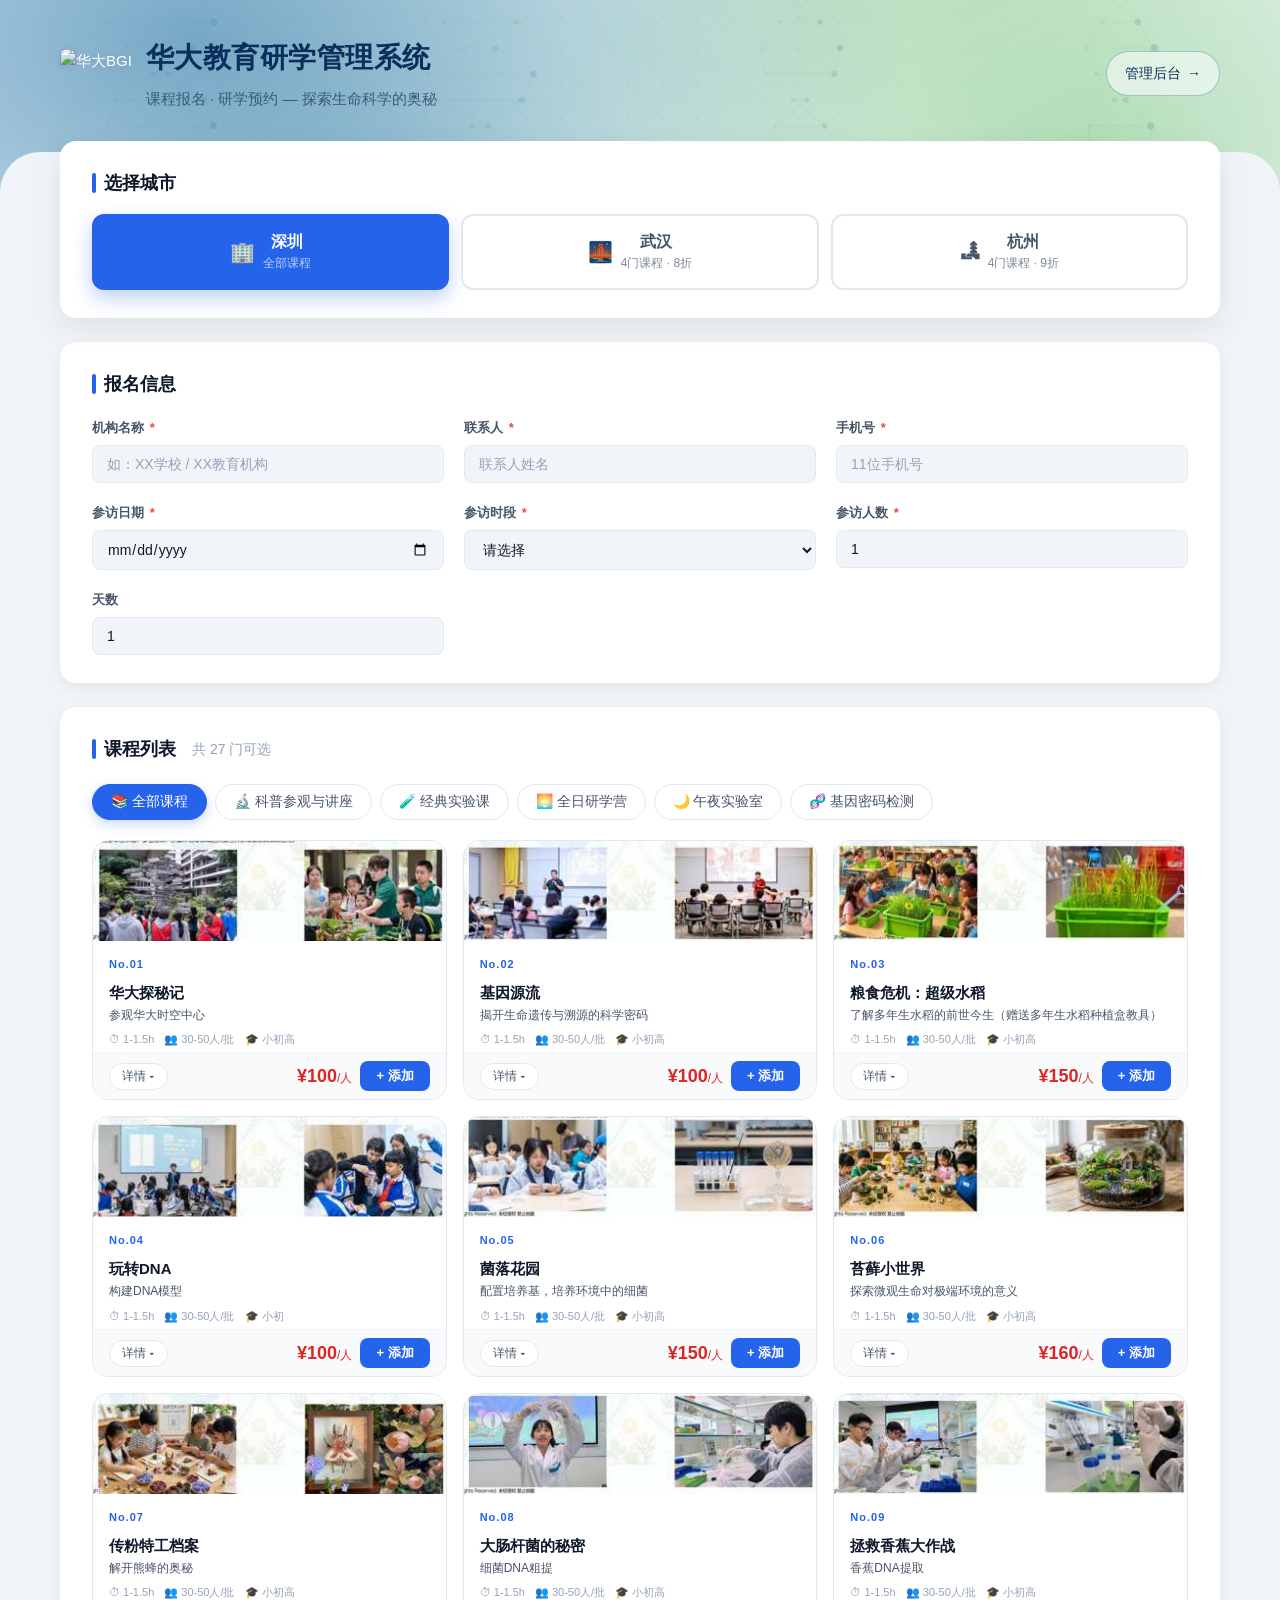
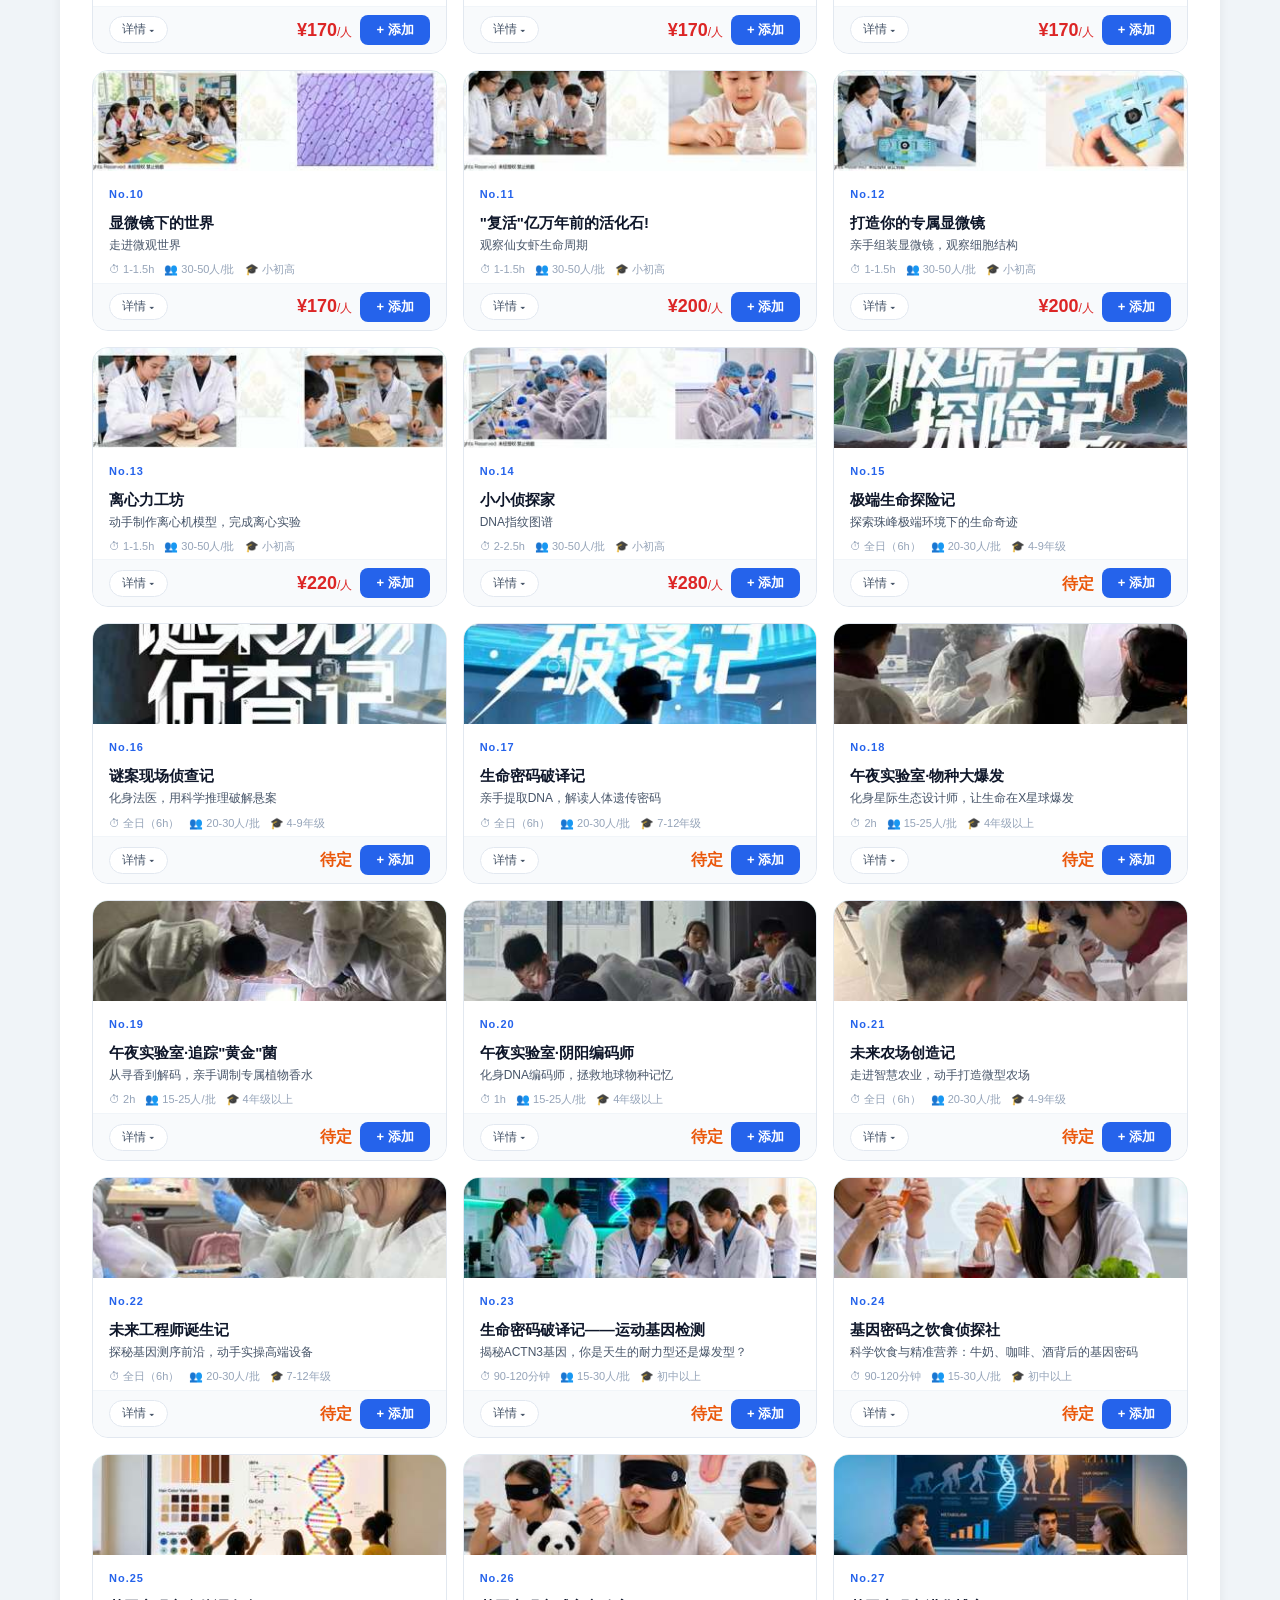
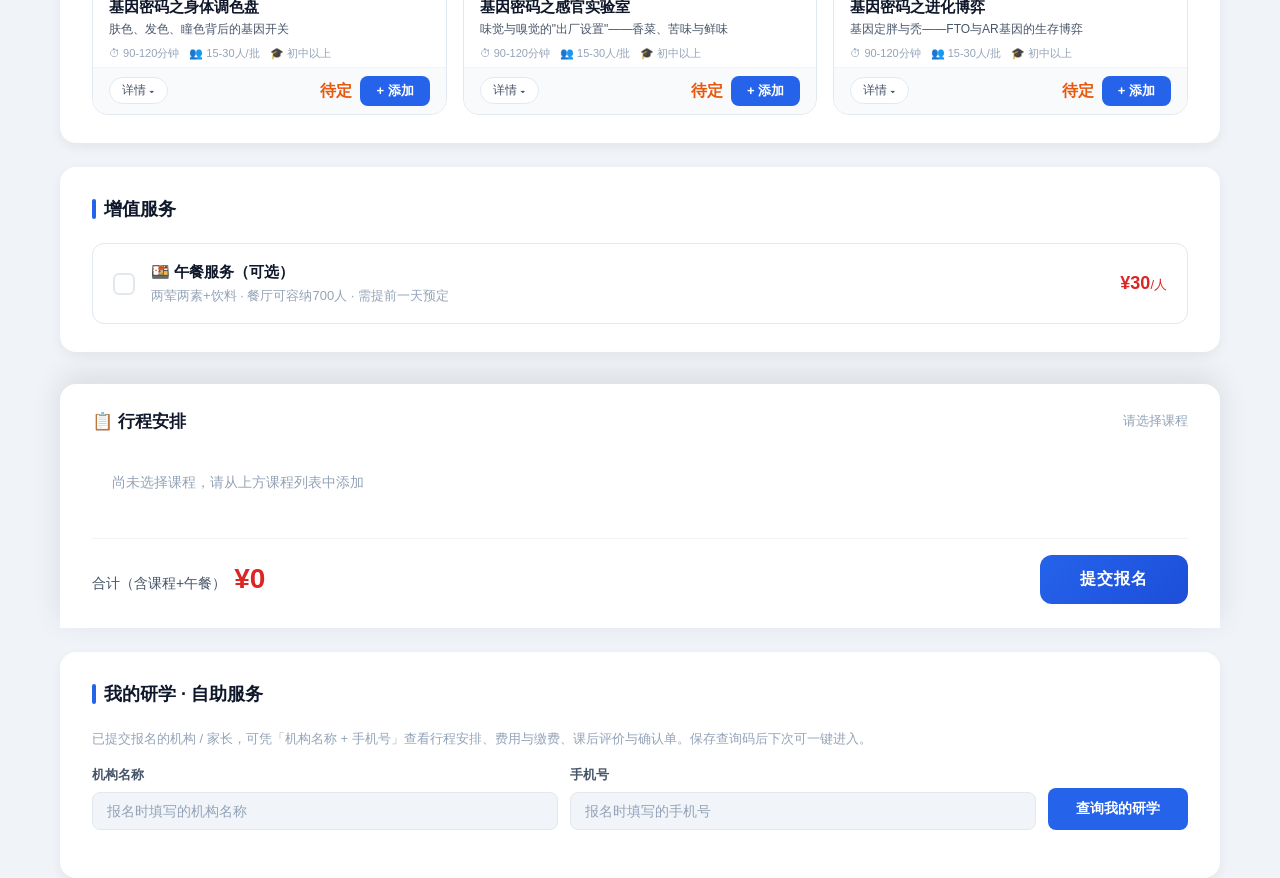
==== commit 9e901dd0: "init: 华大教育研学管理系统 前端静态站" ====
--- a/index.html
+++ b/index.html
@@ -210,16 +210,16 @@
       document.getElementById('configBanner').style.display = 'block';
     }
   </script>
-  <script src="js/img/chunk1.js"></script>
-  <script src="js/img/chunk2.js"></script>
-  <script src="js/img/asset1.js"></script>
-  <script src="js/courses.js"></script>
-  <script src="js/common.js"></script>
-  <script src="js/storage.js"></script>
-  <script src="js/bg-dna.js"></script>
-  <script src="js/lib/docx.umd.js"></script>
-  <script src="js/lib/FileSaver.min.js"></script>
-  <script src="js/export-confirm.js"></script>
-  <script src="js/app.js"></script>
+  <script src="js/img/chunk1.js?v=2"></script>
+  <script src="js/img/chunk2.js?v=2"></script>
+  <script src="js/img/asset1.js?v=2"></script>
+  <script src="js/courses.js?v=2"></script>
+  <script src="js/common.js?v=2"></script>
+  <script src="js/storage.js?v=2"></script>
+  <script src="js/bg-dna.js?v=2"></script>
+  <script src="js/lib/docx.umd.js?v=2"></script>
+  <script src="js/lib/FileSaver.min.js?v=2"></script>
+  <script src="js/export-confirm.js?v=2"></script>
+  <script src="js/app.js?v=2"></script>
 </body>
 </html>
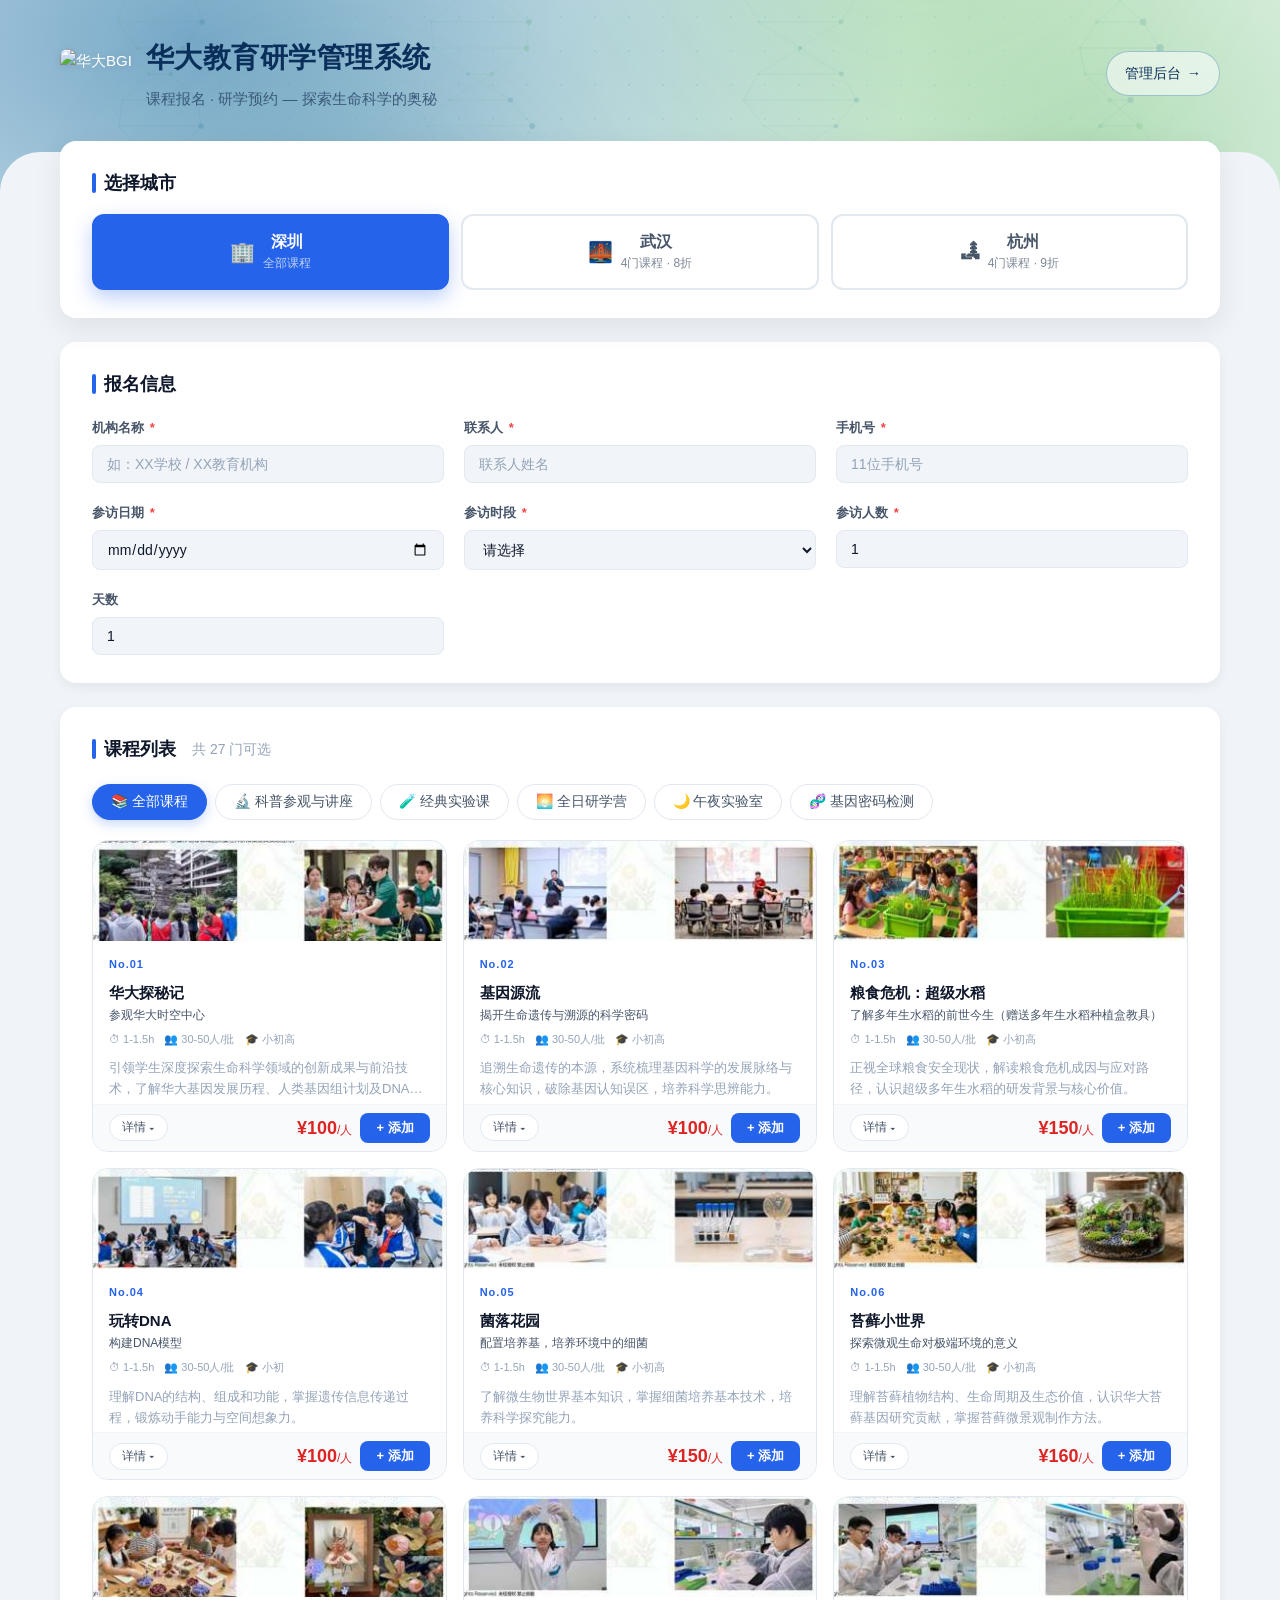
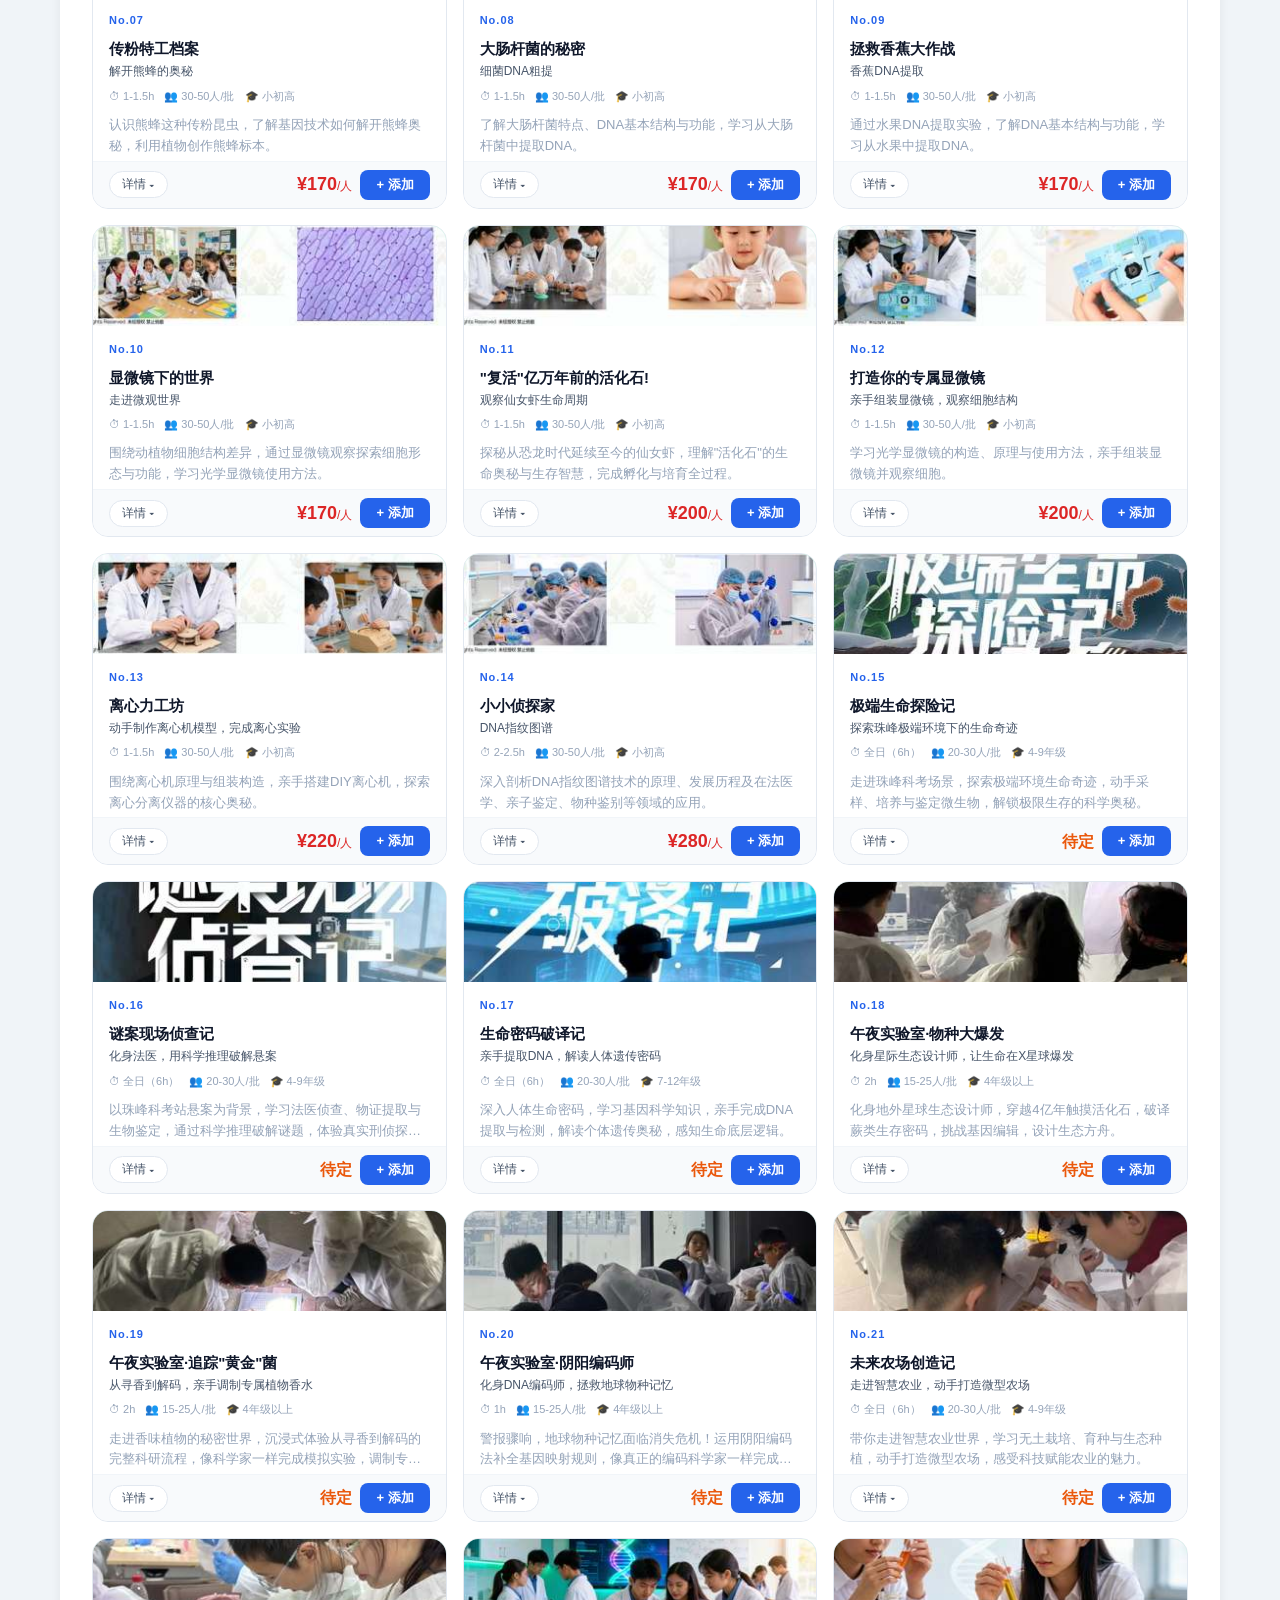
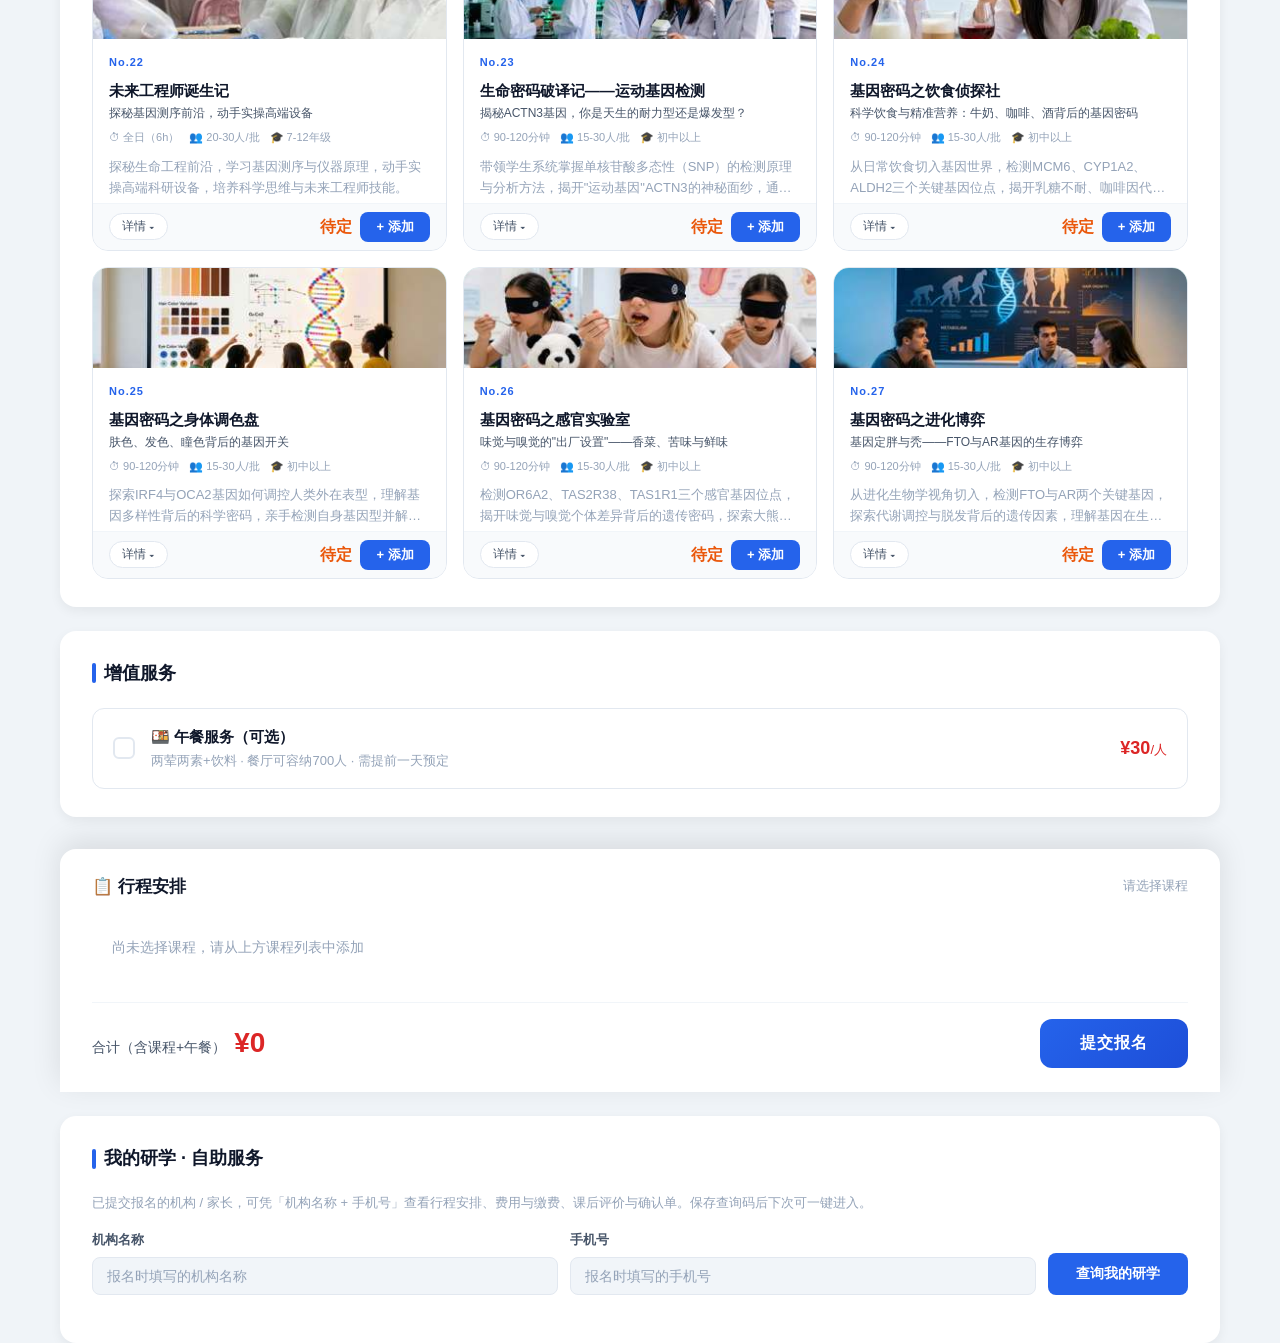
==== commit 805e32fa: "init: 华大教育研学管理系统 前端静态站" ====
--- a/index.html
+++ b/index.html
@@ -215,11 +215,11 @@
   <script src="js/img/asset1.js?v=2"></script>
   <script src="js/courses.js?v=2"></script>
   <script src="js/common.js?v=2"></script>
-  <script src="js/storage.js?v=2"></script>
+  <script src="js/storage.js?v=3"></script>
   <script src="js/bg-dna.js?v=2"></script>
   <script src="js/lib/docx.umd.js?v=2"></script>
   <script src="js/lib/FileSaver.min.js?v=2"></script>
   <script src="js/export-confirm.js?v=2"></script>
-  <script src="js/app.js?v=2"></script>
+  <script src="js/app.js?v=3"></script>
 </body>
 </html>
--- a/css/style.css
+++ b/css/style.css
@@ -476,6 +476,18 @@
   display: flex;
   align-items: center;
   gap: 4px;
+}
+
+/* 课程卡片正面简介（需求 2.1：卡片含简介） */
+.course-intro {
+  margin-top: 10px;
+  font-size: 13px;
+  line-height: 1.6;
+  color: var(--text-muted);
+  display: -webkit-box;
+  -webkit-line-clamp: 2;
+  -webkit-box-orient: vertical;
+  overflow: hidden;
 }
 
 /* 课程详情 - 默认隐藏 */
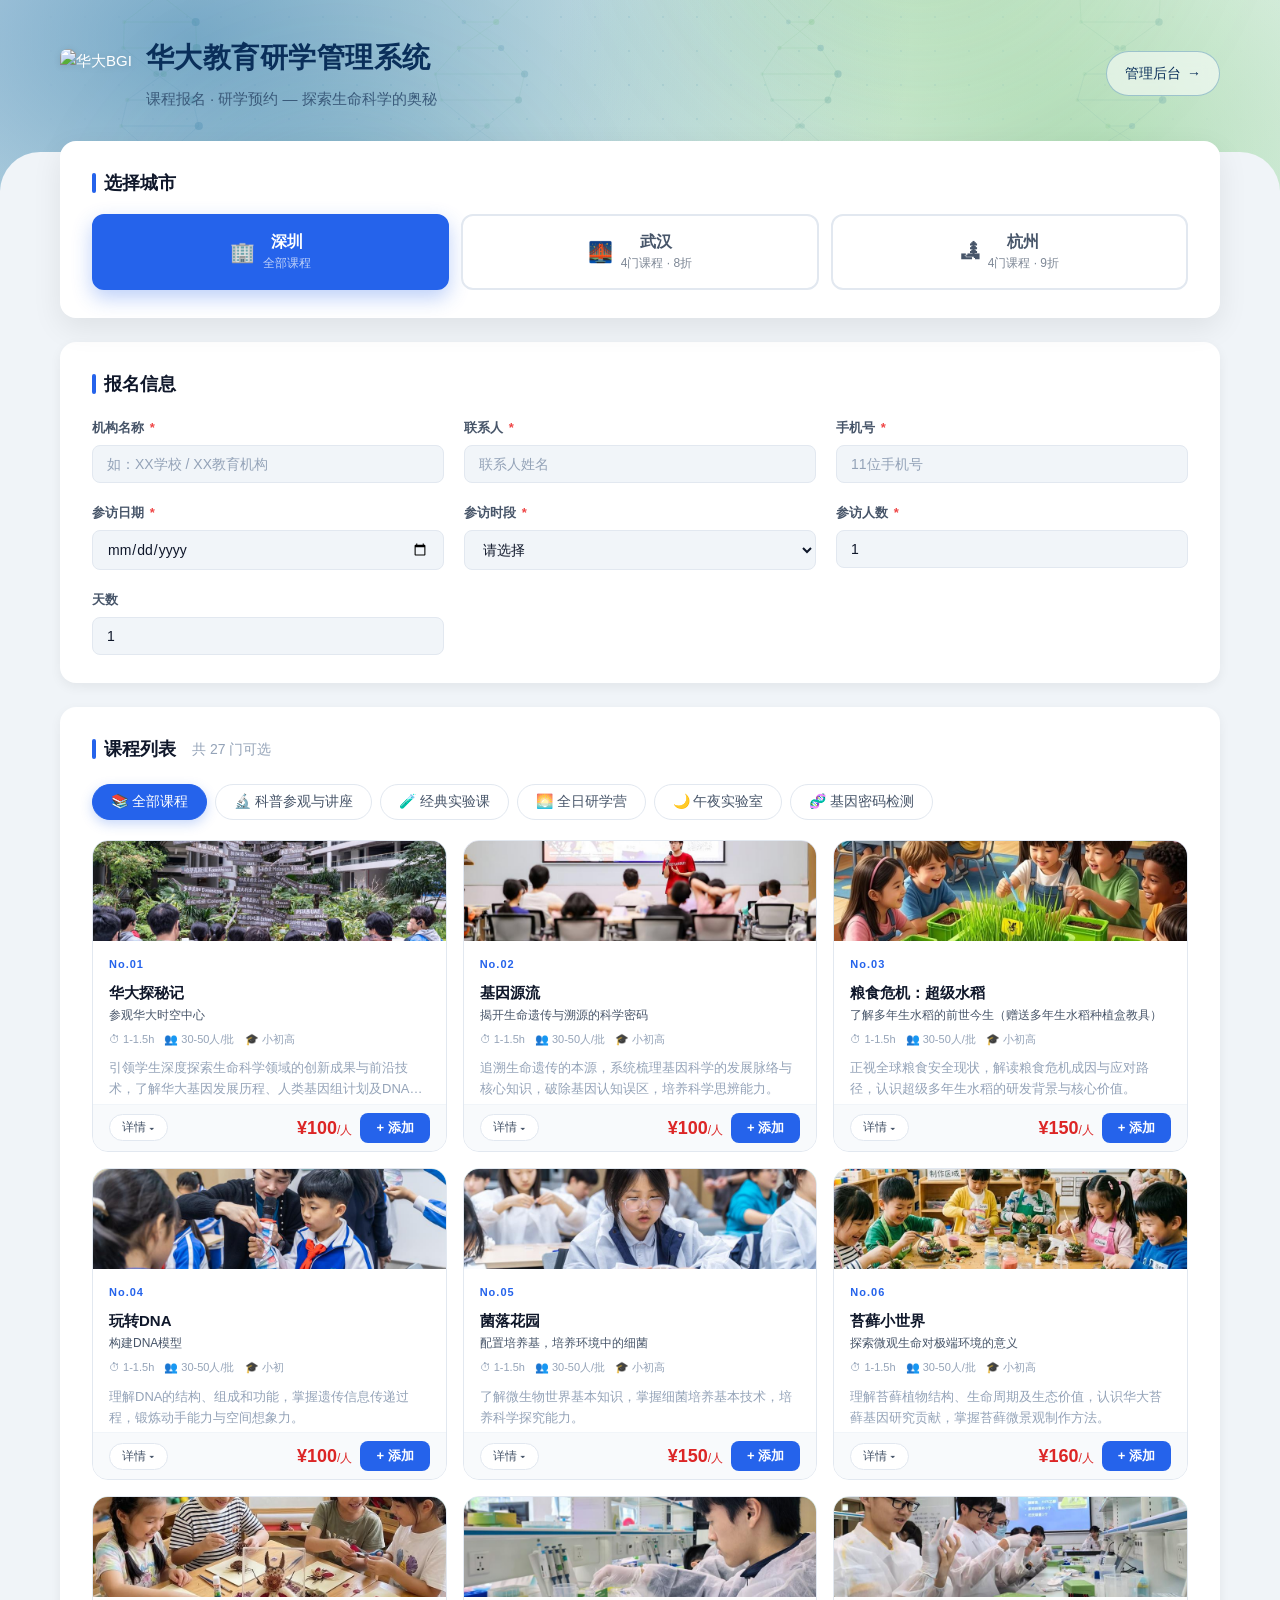
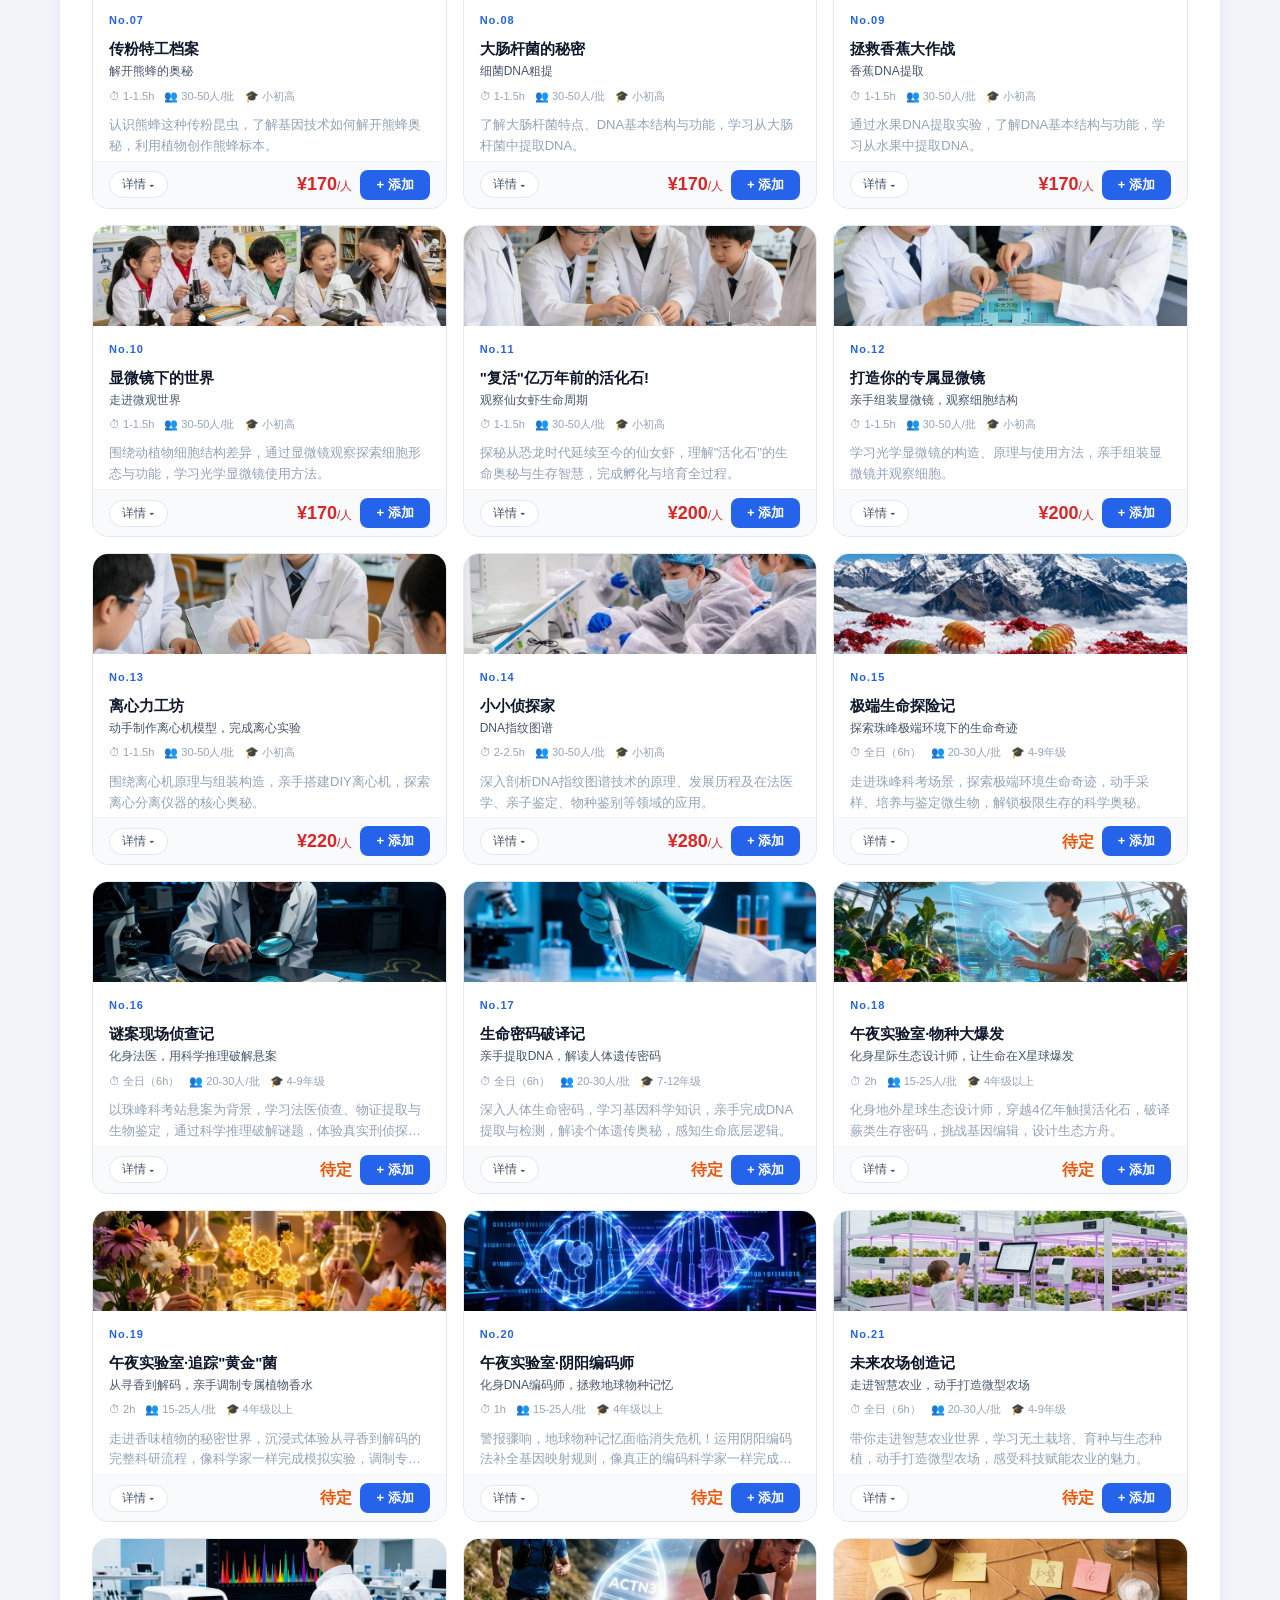
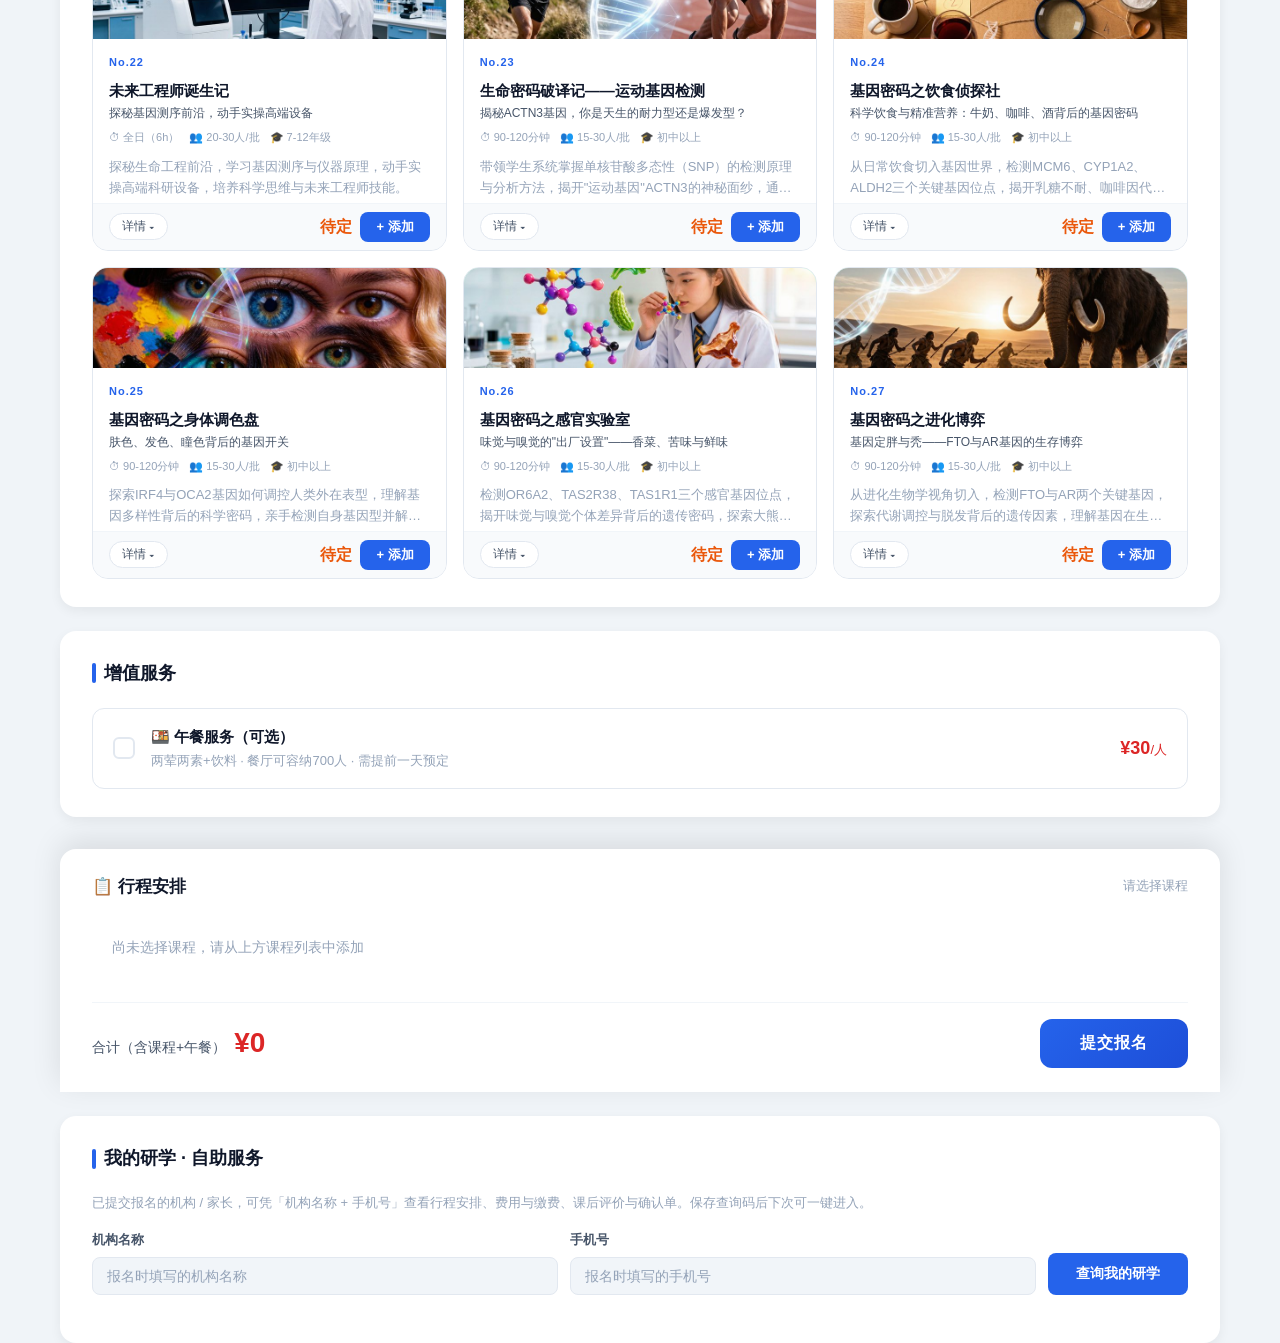
==== commit 34f324f5: "feat: 课程封面替换为27张高清图(PDF提取+AI生成)并内联base64;图片脚本?v=3" ====
--- a/index.html
+++ b/index.html
@@ -210,9 +210,9 @@
       document.getElementById('configBanner').style.display = 'block';
     }
   </script>
-  <script src="js/img/chunk1.js?v=2"></script>
-  <script src="js/img/chunk2.js?v=2"></script>
-  <script src="js/img/asset1.js?v=2"></script>
+  <script src="js/img/chunk1.js?v=3"></script>
+  <script src="js/img/chunk2.js?v=3"></script>
+  <script src="js/img/asset1.js?v=3"></script>
   <script src="js/courses.js?v=2"></script>
   <script src="js/common.js?v=2"></script>
   <script src="js/storage.js?v=3"></script>
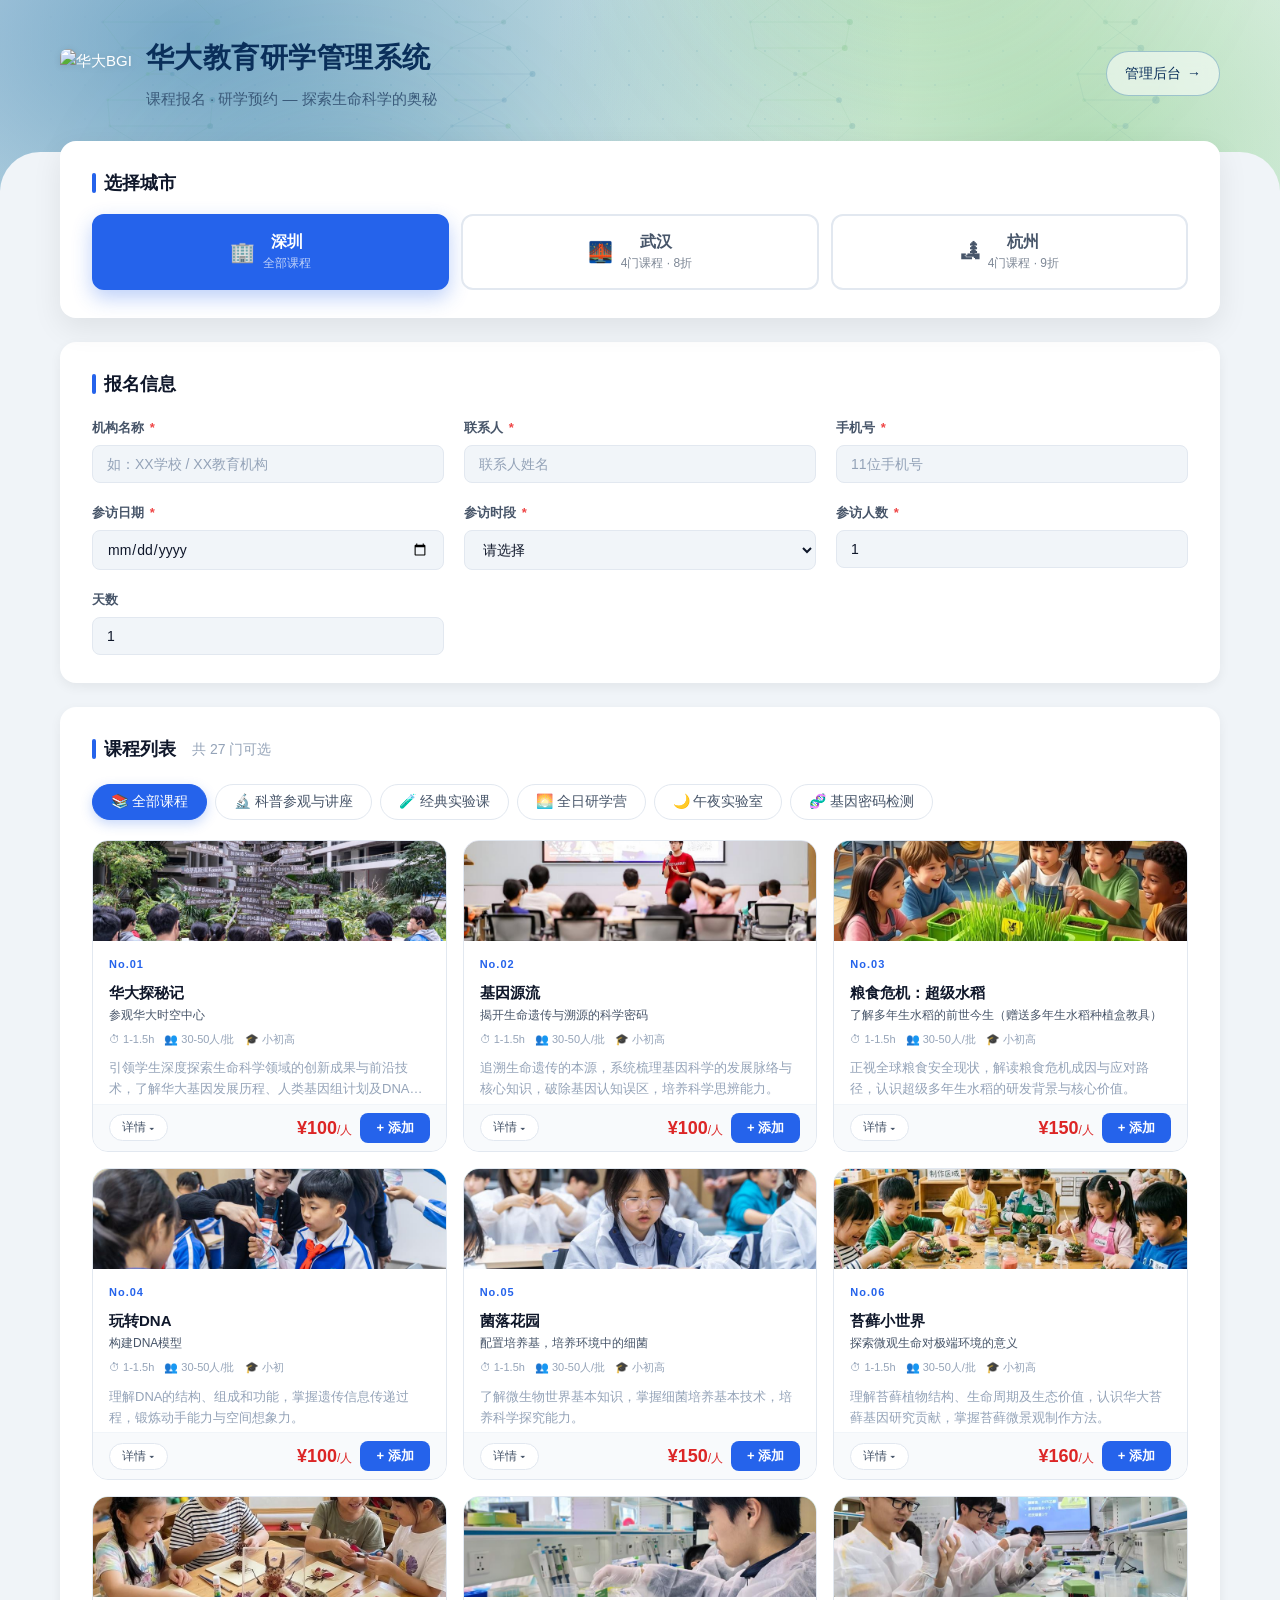
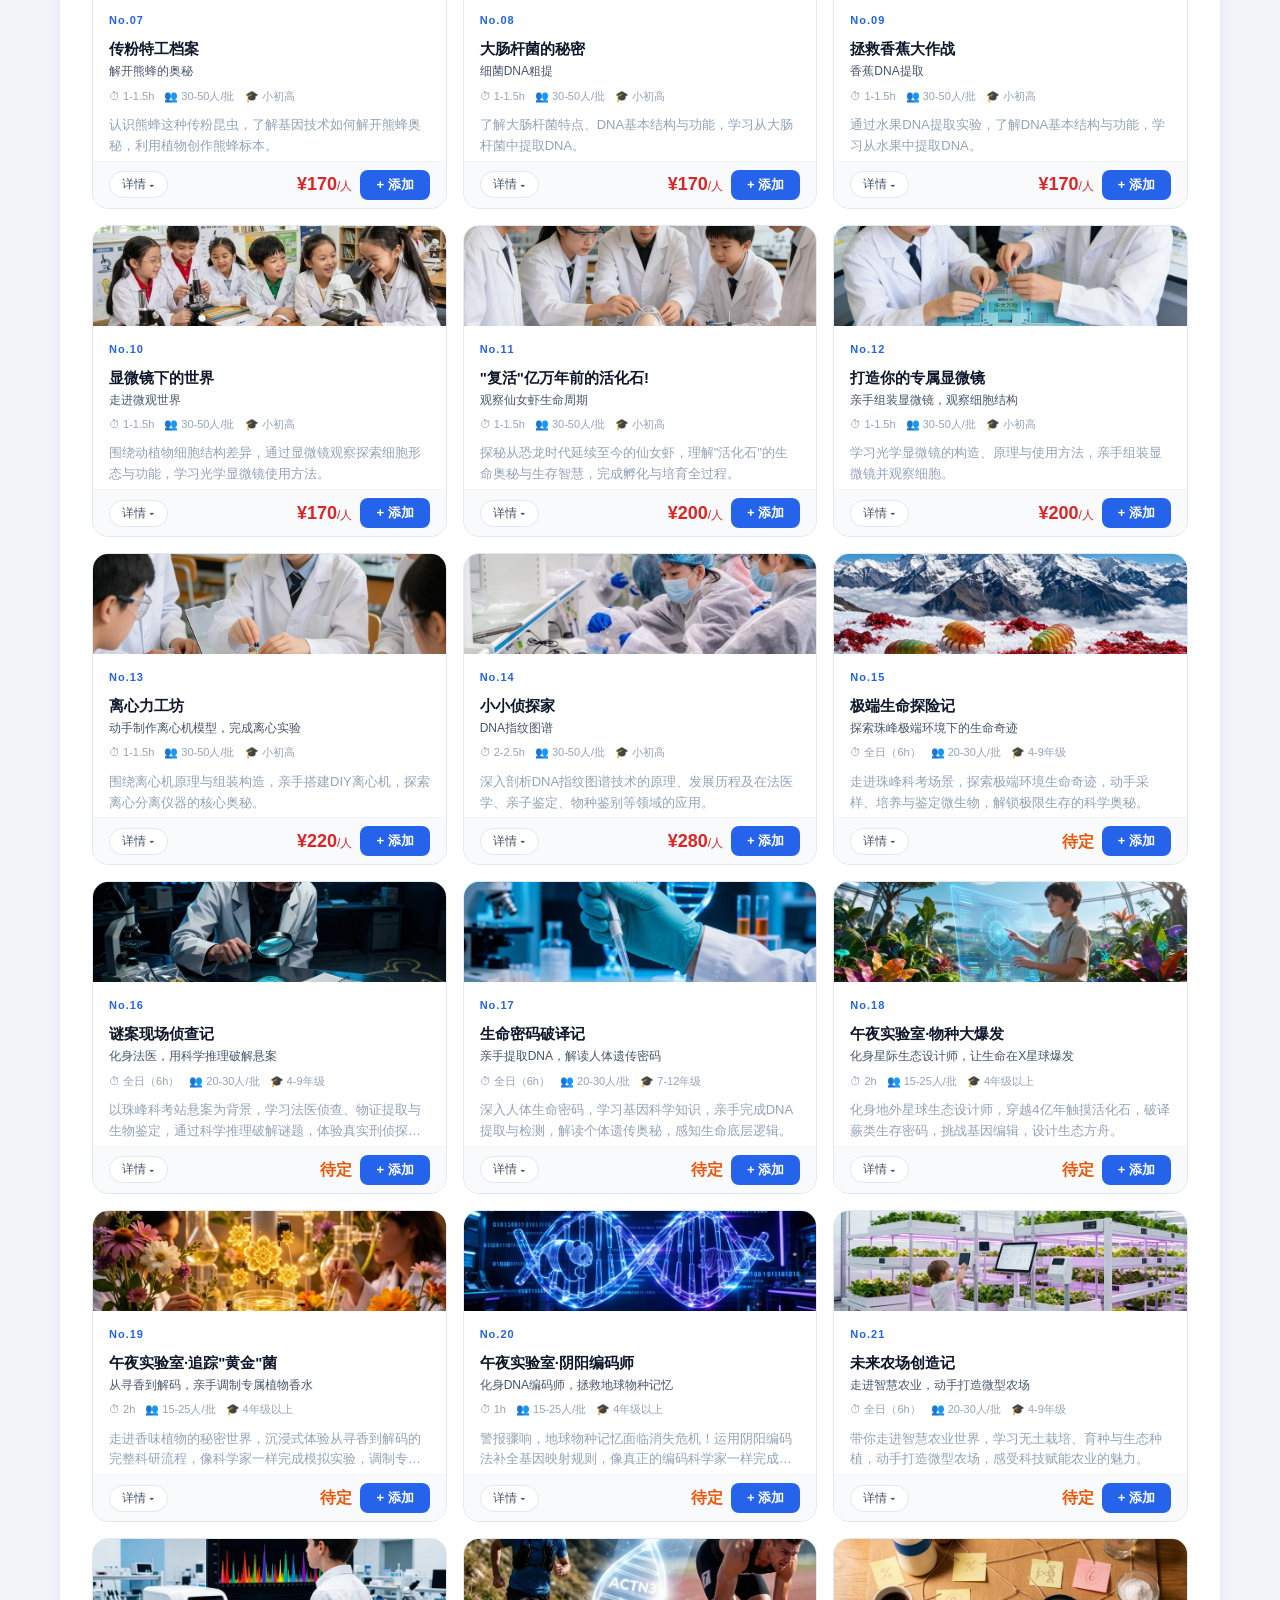
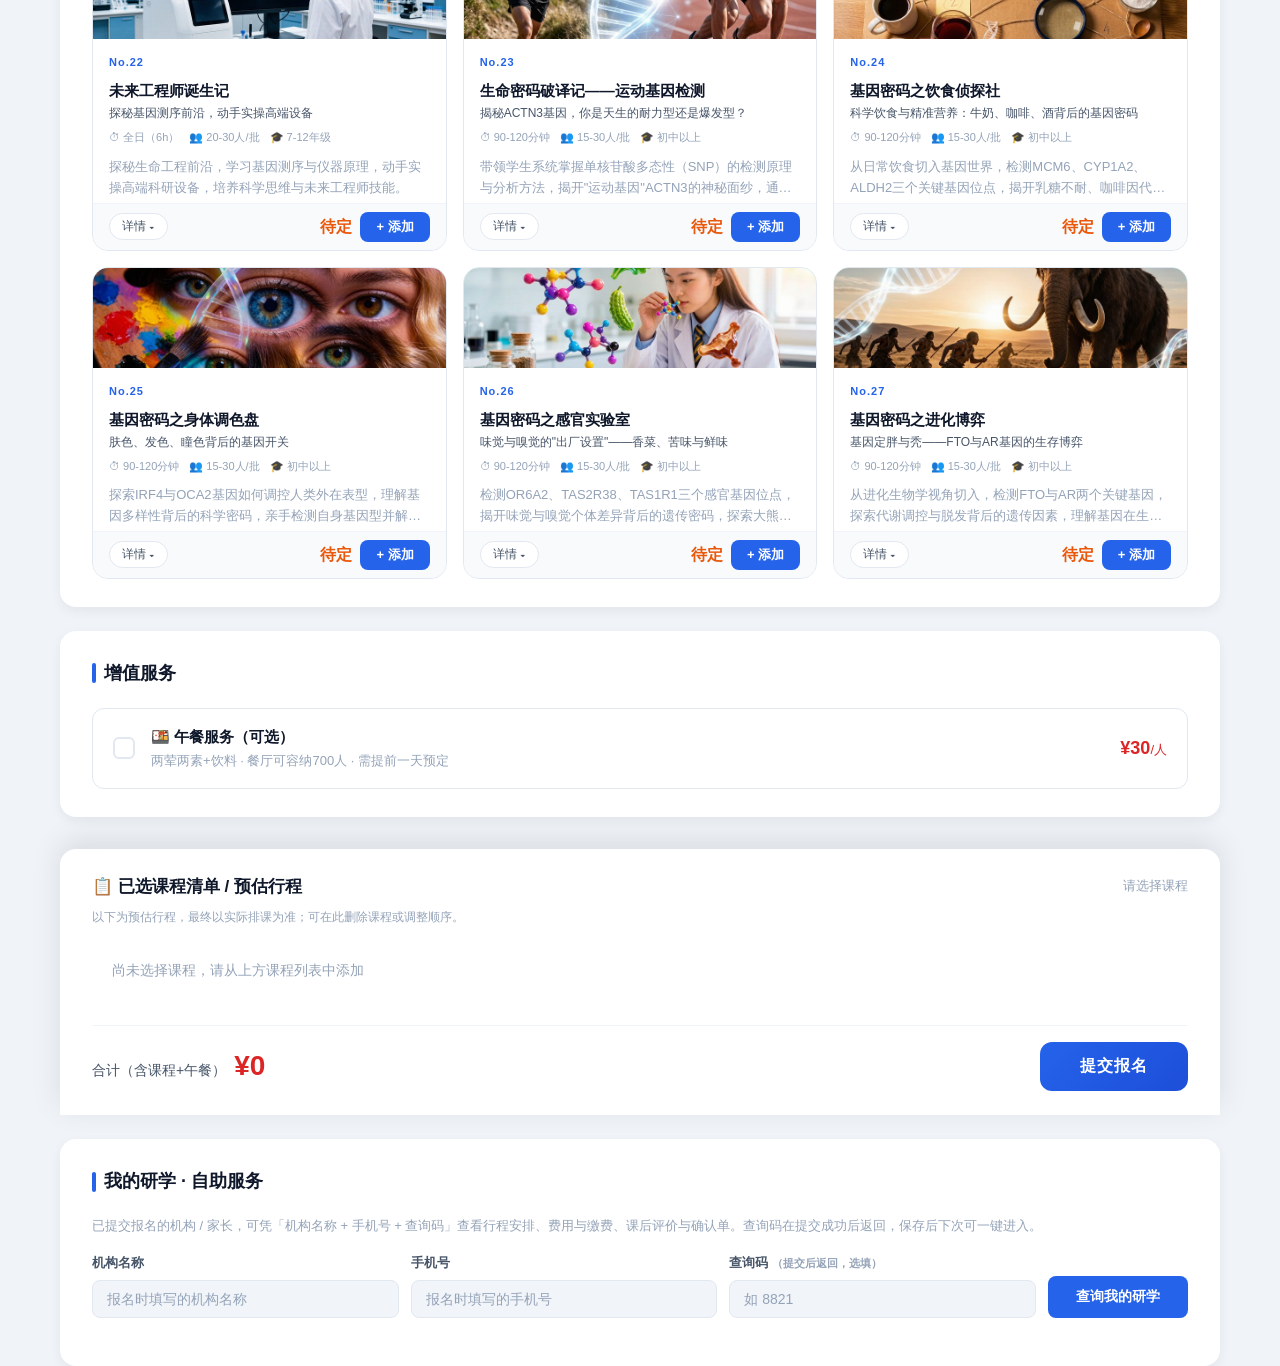
==== commit 058b69fe: "ux(P1): 行程区改名+行内删除/排序; 自助查询加查询码校验; 登录框清空默认密码; 缓存?v=4" ====
--- a/index.html
+++ b/index.html
@@ -10,7 +10,7 @@
   <meta http-equiv="Referrer-Policy" content="no-referrer">
   <meta http-equiv="X-Frame-Options" content="DENY">
   <meta http-equiv="Permissions-Policy" content="geolocation=(), microphone=(), camera=()">
-  <link rel="stylesheet" href="css/style.css">
+  <link rel="stylesheet" href="css/style.css?v=4">
   <link rel="icon" type="image/png" href="images/logo-huada.png">
 </head>
 <body>
@@ -143,9 +143,10 @@
   <div class="container">
     <div class="schedule-panel" id="schedulePanel">
       <div class="schedule-header">
-        <h3>📋 行程安排</h3>
+        <h3>📋 已选课程清单 / 预估行程</h3>
         <span style="font-size:13px;color:var(--text-muted);" id="scheduleHint">请选择课程</span>
       </div>
+      <div class="schedule-note">以下为预估行程，最终以实际排课为准；可在此删除课程或调整顺序。</div>
       <div class="schedule-items" id="scheduleItems">
         <div class="schedule-empty">尚未选择课程，请从上方课程列表中添加</div>
       </div>
@@ -162,7 +163,7 @@
   <div class="container">
     <div class="section-card status-query-section">
       <h2>我的研学 · 自助服务</h2>
-      <p style="font-size:13px;color:var(--text-muted);margin-bottom:16px;">已提交报名的机构 / 家长，可凭「机构名称 + 手机号」查看行程安排、费用与缴费、课后评价与确认单。保存查询码后下次可一键进入。</p>
+      <p style="font-size:13px;color:var(--text-muted);margin-bottom:16px;">已提交报名的机构 / 家长，可凭「机构名称 + 手机号 + 查询码」查看行程安排、费用与缴费、课后评价与确认单。查询码在提交成功后返回，保存后下次可一键进入。</p>
       <!-- 查询码快捷入口（登录态记忆，由 JS 渲染） -->
       <div id="myPortalShortcut"></div>
       <div class="query-row">
@@ -173,6 +174,10 @@
         <div class="form-group">
           <label>手机号</label>
           <input type="tel" class="form-control" id="qPhone" placeholder="报名时填写的手机号" maxlength="11">
+        </div>
+        <div class="form-group">
+          <label>查询码 <span style="font-size:11px;color:var(--text-muted);">（提交后返回，选填）</span></label>
+          <input type="text" class="form-control" id="qCode" placeholder="如 8821" maxlength="32">
         </div>
         <button class="btn-query" onclick="App.queryStatus()">查询我的研学</button>
       </div>
@@ -220,6 +225,6 @@
   <script src="js/lib/docx.umd.js?v=2"></script>
   <script src="js/lib/FileSaver.min.js?v=2"></script>
   <script src="js/export-confirm.js?v=2"></script>
-  <script src="js/app.js?v=3"></script>
+  <script src="js/app.js?v=4"></script>
 </body>
 </html>
--- a/css/style.css
+++ b/css/style.css
@@ -762,12 +762,45 @@
   background: var(--red);
   color: #fff;
   font-size: 14px;
-  display: none;
+  display: flex;
   align-items: center;
   justify-content: center;
 }
 
-.schedule-item:hover .remove-btn { display: flex; }
+.schedule-item .move-btns {
+  position: absolute;
+  top: -6px;
+  left: -6px;
+  display: flex;
+  flex-direction: column;
+  gap: 2px;
+}
+
+.schedule-item .move-btns button {
+  width: 20px;
+  height: 18px;
+  border-radius: 4px;
+  border: none;
+  background: var(--primary);
+  color: #fff;
+  font-size: 11px;
+  line-height: 1;
+  cursor: pointer;
+  display: flex;
+  align-items: center;
+  justify-content: center;
+}
+
+.schedule-item .move-btns button:disabled {
+  opacity: 0.3;
+  cursor: not-allowed;
+}
+
+.schedule-note {
+  font-size: 12px;
+  color: var(--text-muted);
+  margin: -8px 0 12px;
+}
 
 .schedule-empty {
   text-align: center;
